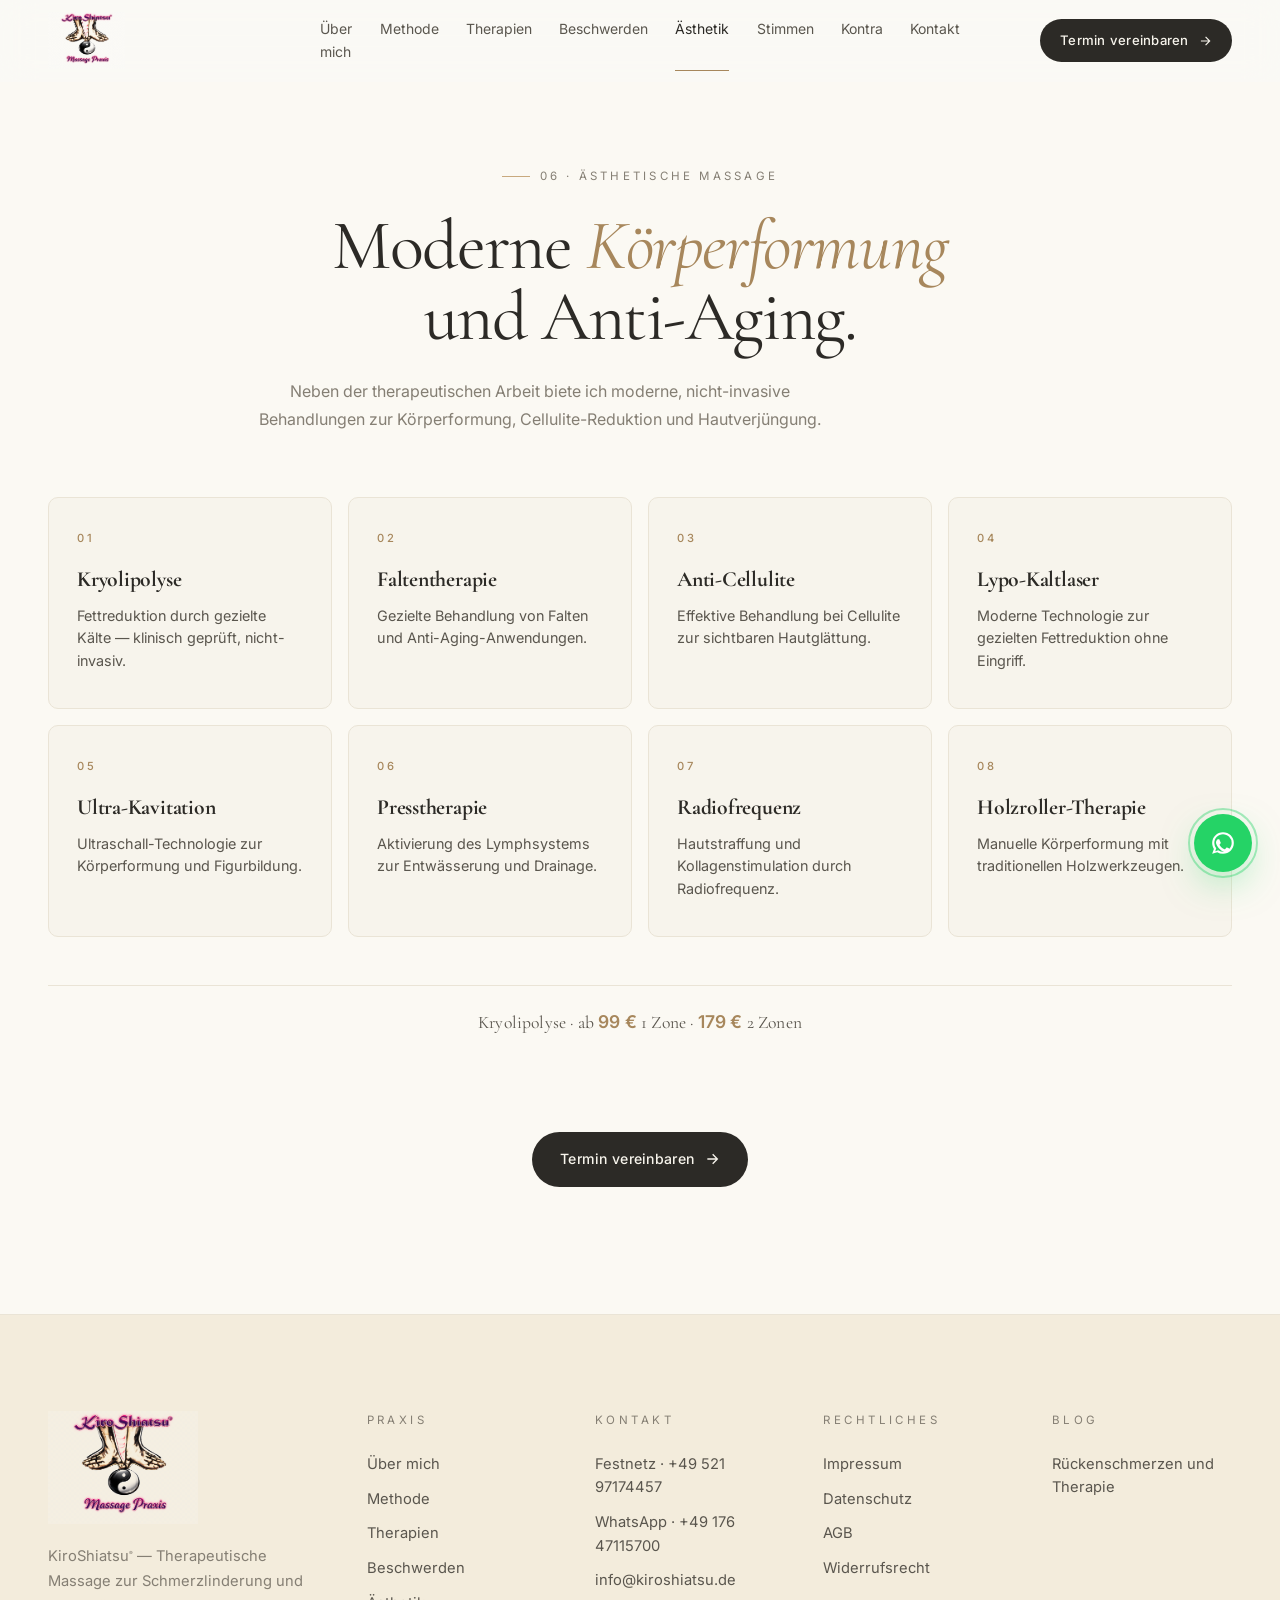
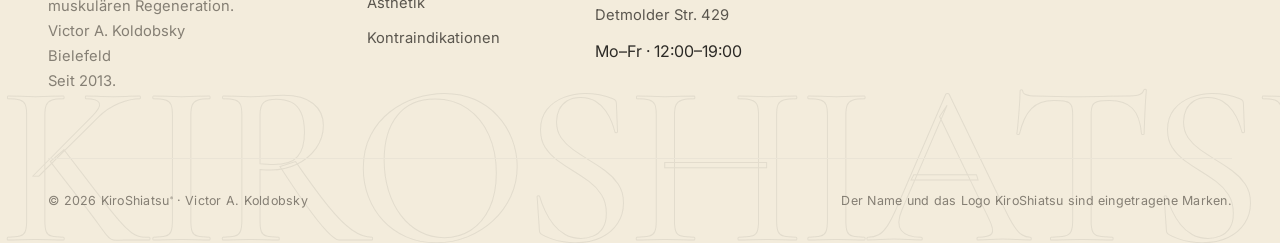
==== aesthetik.html @ c5e2013d "Add Blog section to footer in all pages Co-Authored-By: Claude Opus 4.8 (1M context) <noreply@anthro" ====
<!DOCTYPE html>
<html lang="de">
<head>
    <meta charset="UTF-8" />
    <meta name="viewport" content="width=device-width, initial-scale=1.0" />
    <meta name="description" content="Ästhetische Massage — moderne, nicht-invasive Körperformung, Cellulite-Reduktion und Hautverjüngung. Kryolipolyse, Radiofrequenz, Ultra-Kavitation und mehr." />
    <meta name="theme-color" content="#2C2A26" />
    <title>Ästhetische Massage — KiroShiatsu® · Bielefeld</title>
    <link rel="canonical" href="https://kiroshiatsu.de/aesthetik.html" />

    <link rel="icon" type="image/png" href="images/logo.png" />
    <link rel="preconnect" href="https://fonts.googleapis.com" />
    <link rel="preconnect" href="https://fonts.gstatic.com" crossorigin />
    <link href="https://fonts.googleapis.com/css2?family=Cormorant+Garamond:ital,wght@0,300;0,400;0,500;0,600;1,300;1,400&family=Inter:wght@300;400;500;600;700&display=swap" rel="stylesheet" />

    <link rel="stylesheet" href="style.css" />
    <!-- Structured data: LocalBusiness -->
    <script type="application/ld+json">
    {
      "@context": "https://schema.org",
      "@type": "LocalBusiness",
      "@id": "https://kiroshiatsu.de/#business",
      "name": "KiroShiatsu®",
      "image": "https://kiroshiatsu.de/images/logo.png",
      "description": "Therapeutische Massage zur Schmerzlinderung in Bielefeld. Spezialisierte Therapien für Rücken-, Nacken- und muskuläre Beschwerden. Victor A. Koldobsky — Diplomierter Chiromasseur seit 2013.",
      "url": "https://kiroshiatsu.de",
      "telephone": "+49-521-97174457",
      "email": "kiroshiatsu@gmail.com",
      "address": {
        "@type": "PostalAddress",
        "streetAddress": "Detmolder Str. 429",
        "addressLocality": "Bielefeld",
        "postalCode": "33605",
        "addressRegion": "Nordrhein-Westfalen",
        "addressCountry": "DE"
      },
      "priceRange": "$$",
      "areaServed": [
        {
          "@type": "City",
          "name": "Bielefeld"
        },
        {
          "@type": "Region",
          "name": "Nordrhein-Westfalen"
        }
      ],
      "openingHoursSpecification": [
        {
          "@type": "OpeningHoursSpecification",
          "dayOfWeek": ["Monday", "Tuesday", "Wednesday", "Thursday", "Friday"],
          "opens": "12:00",
          "closes": "19:00"
        }
      ],
      "sameAs": [
        "https://maps.google.com/?q=Detmolder+Str+429+33605+Bielefeld"
      ],
      "knowsAbout": [
        "Therapeutische Massage",
        "Shiatsu",
        "Sportmassage",
        "Lymphdrainage",
        "Tui Na",
        "Fußreflexzonenmassage",
        "Ohrakupunktur",
        "Schmerzbehandlung",
        "Rückenmassage",
        "Nackenmassage"
      ],
      "founder": {
        "@type": "Person",
        "name": "Victor A. Koldobsky",
        "jobTitle": "Diplomierter Chiromasseur",
        "knownFor": "KiroShiatsu® und therapeutische Massage"
      },
      "foundingDate": "2013",
      "contactPoint": {
        "@type": "ContactPoint",
        "contactType": "Customer Service",
        "telephone": "+49-521-97174457",
        "availableLanguage": ["de", "es"]
      }
    }
    </script>

</head>
<body>
    <!-- Loader -->
    <div class="loader" id="loader">
        <div class="loader-inner">
            <span class="loader-word">KIRO</span>
            <span class="loader-word">SHIATSU</span>
            <span class="loader-word">®</span>
        </div>
    </div>

    <!-- SVG filters: clean logo background -->
    <svg width="0" height="0" style="position:absolute" aria-hidden="true">
        <filter id="logo-clean" color-interpolation-filters="sRGB">
            <feColorMatrix type="matrix" values="
                1 0 0 0 0
                0 1 0 0 0
                0 0 1 0 0
                -2 -2 -2 3 0"/>
        </filter>
        <filter id="logo-soft" color-interpolation-filters="sRGB">
            <feColorMatrix type="matrix" values="
                1 0 0 0 0
                0 1 0 0 0
                0 0 1 0 0
                -0.65 -0.65 -0.65 2.1 0"/>
        </filter>
    </svg>

    <!-- Progress Bar -->
    <div class="scroll-progress" id="scrollProgress"></div>

    <!-- Navbar -->
    <header class="navbar" id="navbar">
        <div class="nav-container">
            <a href="index.html" class="nav-logo" data-magnetic aria-label="KiroShiatsu — Startseite">
                <img src="images/logo.png" alt="KiroShiatsu®" class="nav-logo-img" />
            </a>

            <nav class="nav-links" id="navLinks">
                <a href="ueber-mich.html" class="nav-link">Über mich</a>
                <a href="methode.html" class="nav-link">Methode</a>
                <a href="therapien.html" class="nav-link">Therapien</a>
                <a href="beschwerden.html" class="nav-link">Beschwerden</a>
                <a href="aesthetik.html" class="nav-link active">Ästhetik</a>
                <a href="stimmen.html" class="nav-link">Stimmen</a>
                <a href="kontra.html" class="nav-link">Kontra</a>
                <a href="kontakt.html" class="nav-link">Kontakt</a>
            </nav>

            <a href="kontakt.html" class="nav-cta" data-magnetic>
                <span>Termin vereinbaren</span>
                <svg width="14" height="14" viewBox="0 0 24 24" fill="none" stroke="currentColor" stroke-width="2">
                    <path d="M5 12h14M13 5l7 7-7 7"/>
                </svg>
            </a>

            <button class="nav-toggle" id="navToggle" aria-label="Menü">
                <span></span>
                <span></span>
            </button>
        </div>
    </header>

    <!-- Mobile menu -->
    <div class="mobile-menu" id="mobileMenu">
        <nav class="mobile-menu-links">
            <a href="ueber-mich.html">Über mich</a>
            <a href="methode.html">Methode</a>
            <a href="therapien.html">Therapien</a>
            <a href="beschwerden.html">Beschwerden</a>
            <a href="aesthetik.html">Ästhetische Massage</a>
            <a href="stimmen.html">Stimmen</a>
            <a href="kontra.html">Kontraindikationen</a>
            <a href="kontakt.html">Kontakt</a>
        </nav>
        <div class="mobile-menu-footer">
            <a href="tel:+4952197174457">Festnetz: +49 521 97174457</a>
            <a href="https://wa.me/4917647115700?text=Hallo%2C%20ich%20m%C3%B6chte%20einen%20Termin%20vereinbaren." target="_blank" rel="noopener">WhatsApp: +49 176 47115700</a>
            <a href="mailto:info@kiroshiatsu.de">info@kiroshiatsu.de</a>
        </div>
    </div>

    <main id="top">

        <!-- ÄSTHETISCHE MASSAGE -->
        <section class="section aesthetik page-top" id="aesthetik">
            <div class="container">
                <div class="aesthetik-header">
                    <span class="eyebrow reveal">06 · Ästhetische Massage</span>
                    <h2 class="section-title reveal">
                        Moderne <em>Körperformung</em><br/>und Anti-Aging.
                    </h2>
                    <p class="section-intro reveal">
                        Neben der therapeutischen Arbeit biete ich moderne,
                        nicht-invasive Behandlungen zur Körperformung,
                        Cellulite-Reduktion und Hautverjüngung.
                    </p>
                </div>

                <div class="aesthetik-grid">
                    <article class="aesthetik-card reveal-up">
                        <span class="aesthetik-num">01</span>
                        <h3>Kryolipolyse</h3>
                        <p>Fettreduktion durch gezielte Kälte — klinisch geprüft, nicht-invasiv.</p>
                    </article>
                    <article class="aesthetik-card reveal-up" style="--d:.05s">
                        <span class="aesthetik-num">02</span>
                        <h3>Faltentherapie</h3>
                        <p>Gezielte Behandlung von Falten und Anti-Aging-Anwendungen.</p>
                    </article>
                    <article class="aesthetik-card reveal-up" style="--d:.1s">
                        <span class="aesthetik-num">03</span>
                        <h3>Anti-Cellulite</h3>
                        <p>Effektive Behandlung bei Cellulite zur sichtbaren Hautglättung.</p>
                    </article>
                    <article class="aesthetik-card reveal-up" style="--d:.15s">
                        <span class="aesthetik-num">04</span>
                        <h3>Lypo-Kaltlaser</h3>
                        <p>Moderne Technologie zur gezielten Fettreduktion ohne Eingriff.</p>
                    </article>
                    <article class="aesthetik-card reveal-up" style="--d:.2s">
                        <span class="aesthetik-num">05</span>
                        <h3>Ultra-Kavitation</h3>
                        <p>Ultraschall-Technologie zur Körperformung und Figurbildung.</p>
                    </article>
                    <article class="aesthetik-card reveal-up" style="--d:.25s">
                        <span class="aesthetik-num">06</span>
                        <h3>Presstherapie</h3>
                        <p>Aktivierung des Lymphsystems zur Entwässerung und Drainage.</p>
                    </article>
                    <article class="aesthetik-card reveal-up" style="--d:.3s">
                        <span class="aesthetik-num">07</span>
                        <h3>Radiofrequenz</h3>
                        <p>Hautstraffung und Kollagenstimulation durch Radiofrequenz.</p>
                    </article>
                    <article class="aesthetik-card reveal-up" style="--d:.35s">
                        <span class="aesthetik-num">08</span>
                        <h3>Holzroller-Therapie</h3>
                        <p>Manuelle Körperformung mit traditionellen Holzwerkzeugen.</p>
                    </article>
                </div>

                <div class="aesthetik-price reveal">
                    <span>Kryolipolyse · ab <strong>99 €</strong> 1 Zone · <strong>179 €</strong> 2 Zonen</span>
                </div>

                <div class="page-cta reveal">
                    <a href="kontakt.html" class="btn btn-primary" data-magnetic>
                        <span>Termin vereinbaren</span>
                        <svg width="16" height="16" viewBox="0 0 24 24" fill="none" stroke="currentColor" stroke-width="2"><path d="M5 12h14M13 5l7 7-7 7"/></svg>
                    </a>
                </div>
            </div>
        </section>
    </main>

    <!-- FOOTER -->
    <footer class="footer">
        <div class="container">
            <div class="footer-top">
                <div class="footer-brand">
                    <img src="images/logo.png" alt="KiroShiatsu® Massagepraxis" class="footer-logo-img" />
                    <p>
                        KiroShiatsu<sup class="reg">®</sup> — Therapeutische Massage zur
                        Schmerzlinderung und muskulären Regeneration.<br/>
                        Victor A. Koldobsky<br/>Bielefeld<br/>Seit 2013.
                    </p>
                </div>

                <div class="footer-col">
                    <span class="footer-label">Praxis</span>
                    <a href="ueber-mich.html">Über mich</a>
                    <a href="methode.html">Methode</a>
                    <a href="therapien.html">Therapien</a>
                    <a href="beschwerden.html">Beschwerden</a>
                    <a href="aesthetik.html">Ästhetik</a>
                    <a href="kontra.html">Kontraindikationen</a>
                </div>

                <div class="footer-col">
                    <span class="footer-label">Kontakt</span>
                    <a href="tel:+4952197174457">Festnetz · +49 521 97174457</a>
                    <a href="https://wa.me/4917647115700?text=Hallo%2C%20ich%20m%C3%B6chte%20einen%20Termin%20vereinbaren." target="_blank" rel="noopener">WhatsApp · +49 176 47115700</a>
                    <a href="mailto:info@kiroshiatsu.de">info@kiroshiatsu.de</a>
                    <a href="https://maps.google.com/?q=Detmolder+Str+429+33605+Bielefeld" target="_blank" rel="noopener">Detmolder Str. 429</a>
                    <span>Mo–Fr · 12:00–19:00</span>
                </div>

                <div class="footer-col">
                    <span class="footer-label">Rechtliches</span>
                    <a href="impressum.html">Impressum</a>
                    <a href="datenschutz.html">Datenschutz</a>
                    <a href="agb.html">AGB</a>
                    <a href="widerrufsrecht.html">Widerrufsrecht</a>
                </div>

                <div class="footer-col">
                    <span class="footer-label">Blog</span>
                    <a href="blog/rueckenschmerzen-therapie.html">Rückenschmerzen und Therapie</a>
                </div>
            </div>

            <div class="footer-bottom">
                <span>© <span id="year"></span> KiroShiatsu<sup class="reg">®</sup> · Victor A. Koldobsky</span>
                <span class="footer-made">Der Name und das Logo KiroShiatsu sind eingetragene Marken.</span>
            </div>
        </div>

        <div class="footer-bigmark" aria-hidden="true">KIROSHIATSU</div>
    </footer>

    <!-- Floating WhatsApp -->
    <a href="https://wa.me/4917647115700?text=Hallo%2C%20ich%20m%C3%B6chte%20einen%20Termin%20vereinbaren." class="wa-float" target="_blank" rel="noopener" aria-label="WhatsApp" data-magnetic>
        <svg viewBox="0 0 32 32" fill="currentColor" width="26" height="26">
            <path d="M16.004 2.667C8.643 2.667 2.671 8.64 2.671 16c0 2.67.78 5.155 2.116 7.25L2.667 29.333l6.24-2.073a13.25 13.25 0 0 0 7.097 2.073h.006c7.36 0 13.333-5.972 13.333-13.333 0-3.563-1.387-6.91-3.905-9.427a13.237 13.237 0 0 0-9.434-3.906Zm0 2.666c2.849 0 5.525 1.11 7.542 3.126A10.604 10.604 0 0 1 26.671 16c0 5.889-4.782 10.667-10.667 10.667h-.005a10.593 10.593 0 0 1-5.422-1.485l-.389-.231-3.704 1.228 1.238-3.613-.252-.402A10.604 10.604 0 0 1 5.337 16c0-5.889 4.779-10.667 10.667-10.667Zm-5.98 6.027c-.287 0-.75.106-1.144.534-.394.427-1.504 1.47-1.504 3.587s1.543 4.16 1.757 4.448c.213.288 2.999 4.8 7.386 6.538 3.643 1.444 4.385 1.158 5.178 1.086.793-.07 2.554-1.042 2.915-2.05.36-1.008.36-1.873.252-2.052-.107-.178-.395-.285-.827-.498-.433-.213-2.555-1.262-2.953-1.405-.397-.143-.688-.214-.977.215-.29.427-1.12 1.403-1.374 1.692-.254.29-.507.325-.94.113-.433-.214-1.827-.674-3.482-2.147-1.287-1.146-2.156-2.56-2.41-2.99-.253-.427-.026-.658.188-.87.194-.191.432-.498.648-.747.216-.25.287-.427.432-.712.143-.285.07-.534-.035-.747-.107-.213-.94-2.337-1.32-3.192-.338-.77-.687-.672-.94-.683l-.792-.014Z"/>
        </svg>
        <span class="wa-tooltip">Schreiben Sie uns</span>
    </a>

    <script src="script.js"></script>
</body>
</html>
---- style.css ----
/* =========================================================
   KIROSHIATSU — Premium Landing
   Author: Studio — Color system, typography, motion
   ========================================================= */

/* ---- Tokens · Wellness Minimal ---- */
:root {
    /* Palette — zen, natural, serene */
    --ink:          #2C2A26;      /* warm charcoal, never pure black */
    --ink-80:       #3D3A34;
    --ink-60:       #5A564E;
    --muted:        #857F74;
    --line:         #EAE4D6;
    --bg:           #F7F4EC;      /* warm off-cream base */
    --bg-alt:       #F0EBDD;
    --bg-soft:      #FBF9F3;
    --bg-deep:      #E8E1D0;      /* light sage-cream (no dark sections) */
    --cream:        #F3ECDC;
    --gold:         #C8A97E;
    --gold-deep:    #A7875C;
    --sage:         #9DAE96;      /* softer sage */
    --sage-deep:    #6B8164;
    --sage-mist:    #DCE4D7;

    /* Type */
    --f-serif:      "Cormorant Garamond", "Times New Roman", serif;
    --f-sans:       "Inter", -apple-system, BlinkMacSystemFont, "Helvetica Neue", sans-serif;

    /* Spacing */
    --sp-1: .25rem; --sp-2: .5rem; --sp-3: .75rem; --sp-4: 1rem;
    --sp-5: 1.5rem; --sp-6: 2rem; --sp-7: 3rem; --sp-8: 4rem;
    --sp-9: 6rem; --sp-10: 8rem;

    /* Radii */
    --r-sm: 4px; --r-md: 10px; --r-lg: 18px; --r-xl: 28px;

    /* Transitions */
    --ease:        cubic-bezier(.2,.8,.2,1);
    --ease-out:    cubic-bezier(.16,1,.3,1);
    --t-fast:      .25s;
    --t-med:       .45s;
    --t-slow:      .8s;

    /* Sizes */
    --maxw: 1280px;
    --nav-h: 82px;
}

* { box-sizing: border-box; margin: 0; padding: 0; }

html { scroll-behavior: smooth; -webkit-font-smoothing: antialiased; }

body {
    font-family: var(--f-sans);
    font-weight: 400;
    font-size: 16px;
    line-height: 1.6;
    color: var(--ink);
    background: var(--bg);
    overflow-x: hidden;
    -webkit-tap-highlight-color: transparent;
}

img, svg { max-width: 100%; display: block; }
a { color: inherit; text-decoration: none; }
button { font: inherit; cursor: pointer; background: none; border: none; color: inherit; }
ul { list-style: none; }
em { font-style: italic; font-family: var(--f-serif); font-weight: 400; }

::selection { background: var(--ink); color: var(--bg); }

/* ---- Container ---- */
.container {
    width: 100%;
    max-width: var(--maxw);
    margin: 0 auto;
    padding: 0 clamp(1.25rem, 4vw, 3rem);
}

.section {
    padding: clamp(4rem, 10vw, 9rem) 0;
    position: relative;
}
/* Inner pages: clear the fixed navbar on the first section */
.page-top { padding-top: calc(var(--nav-h) + clamp(2rem, 6vw, 5rem)); }
.page-cta { display: flex; justify-content: center; margin-top: clamp(2.5rem, 6vw, 4.5rem); }

/* ---- Typography ---- */
.section-title {
    font-family: var(--f-serif);
    font-weight: 400;
    font-size: clamp(2.25rem, 5.5vw, 4.8rem);
    line-height: 1.02;
    letter-spacing: -0.02em;
    color: var(--ink);
    margin-bottom: 1.5rem;
}
.section-title em { font-style: italic; color: var(--gold-deep); }

.eyebrow {
    display: inline-flex; align-items: center; gap: .6rem;
    font-family: var(--f-sans);
    font-size: .72rem;
    text-transform: uppercase;
    letter-spacing: .28em;
    color: var(--muted);
    margin-bottom: 1.5rem;
}
.eyebrow::before {
    content:""; width: 28px; height: 1px; background: var(--gold);
}

.lead {
    font-family: var(--f-serif);
    font-weight: 300;
    font-size: clamp(1.2rem, 1.7vw, 1.55rem);
    line-height: 1.55;
    color: var(--ink-60);
    margin-bottom: 1.25rem;
    max-width: 52ch;
}
.body { color: var(--muted); max-width: 56ch; line-height: 1.75; }

.section-intro {
    font-size: clamp(1rem, 1.2vw, 1.1rem);
    color: var(--muted);
    max-width: 58ch;
    line-height: 1.75;
    margin-top: 1rem;
}

/* =========================================================
   LOADER
   ========================================================= */
.loader {
    position: fixed; inset: 0;
    background: var(--bg-soft);
    color: var(--ink);
    display: flex; align-items: center; justify-content: center;
    z-index: 9999;
    transition: opacity .6s var(--ease), visibility .6s var(--ease);
}
.loader.done { opacity: 0; visibility: hidden; }
.loader-inner {
    display: flex; gap: .8rem;
    font-family: var(--f-serif);
    font-size: clamp(2.5rem, 6vw, 5rem);
    font-weight: 400;
    letter-spacing: -0.02em;
}
.loader-word {
    opacity: 0; transform: translateY(30px);
    animation: loader-in .7s var(--ease-out) forwards;
}
.loader-word:nth-child(2){ animation-delay: .15s; }
.loader-word:nth-child(3){
    animation-delay: .3s;
    font-style: italic; color: var(--sage-deep);
    font-size: .45em;
    align-self: flex-start;
    margin-left: -.4rem;
}
@keyframes loader-in {
    to { opacity: 1; transform: translateY(0); }
}

/* =========================================================
   SCROLL PROGRESS
   ========================================================= */
.scroll-progress {
    position: fixed; top: 0; left: 0;
    height: 2px; width: 0%;
    background: linear-gradient(90deg, var(--gold), var(--gold-deep));
    z-index: 1000;
    transition: width .1s linear;
}

/* =========================================================
   NAVBAR
   ========================================================= */
.navbar {
    position: fixed; top: 0; left: 0; right: 0;
    height: var(--nav-h);
    z-index: 900;
    backdrop-filter: blur(16px) saturate(140%);
    -webkit-backdrop-filter: blur(16px) saturate(140%);
    background: rgba(250, 250, 247, 0.7);
    border-bottom: 1px solid transparent;
    transition: all .4s var(--ease);
}
.navbar.scrolled {
    background: rgba(250, 250, 247, 0.92);
    border-bottom-color: var(--line);
    height: 70px;
}
.nav-container {
    height: 100%;
    max-width: var(--maxw);
    margin: 0 auto;
    padding: 0 clamp(1.25rem, 4vw, 3rem);
    display: flex; align-items: center; justify-content: space-between;
    gap: 2rem;
}

.nav-logo {
    display: inline-flex; align-items: center;
    height: 58px;
    transition: transform var(--t-fast) var(--ease);
}
.nav-logo:hover { transform: scale(1.05); }
.nav-logo-img {
    height: 100%;
    width: auto;
    max-height: 58px;
    object-fit: contain;
    filter: url(#logo-soft);
    image-rendering: -webkit-optimize-contrast;
    image-rendering: crisp-edges;
}
@media (max-width: 900px) {
    .nav-logo { height: 46px; }
    .nav-logo-img { max-height: 46px; }
}

.nav-links {
    display: flex; gap: 1.7rem;
    position: absolute; left: 50%; transform: translateX(-50%);
}
@media (max-width: 1200px) {
    .nav-links { gap: 1.2rem; }
    .nav-link { font-size: .82rem; }
}
.nav-link {
    font-size: .875rem;
    font-weight: 400;
    color: var(--ink-60);
    position: relative;
    padding: .5rem 0;
    transition: color .25s var(--ease);
}
.nav-link::after {
    content:""; position: absolute; left: 0; bottom: 0;
    width: 0; height: 1px; background: var(--gold-deep);
    transition: width .35s var(--ease);
}
.nav-link:hover { color: var(--ink); }
.nav-link:hover::after { width: 100%; }
.nav-link.active { color: var(--ink); }
.nav-link.active::after { width: 100%; }

.nav-cta {
    display: inline-flex; align-items: center; gap: .55rem;
    padding: .7rem 1.25rem;
    background: var(--ink);
    color: var(--bg);
    border-radius: 100px;
    font-size: .82rem;
    font-weight: 500;
    letter-spacing: .02em;
    transition: transform .3s var(--ease-out), background .3s var(--ease);
    will-change: transform;
}
.nav-cta:hover { background: var(--gold-deep); }
.nav-cta svg { transition: transform .3s var(--ease-out); }
.nav-cta:hover svg { transform: translateX(3px); }

.nav-toggle {
    display: none;
    width: 42px; height: 42px;
    flex-direction: column; justify-content: center; align-items: center;
    gap: 5px;
}
.nav-toggle span {
    display: block; width: 22px; height: 1.5px;
    background: var(--ink);
    transition: transform .35s var(--ease), opacity .2s;
}
.nav-toggle.open span:nth-child(1) { transform: translateY(3px) rotate(45deg); }
.nav-toggle.open span:nth-child(2) { transform: translateY(-4px) rotate(-45deg); }

/* Mobile menu */
.mobile-menu {
    position: fixed; inset: 0;
    background: var(--bg);
    z-index: 890;
    transform: translateY(-100%);
    transition: transform .6s var(--ease-out), visibility 0s linear .6s;
    padding: calc(var(--nav-h) + 2rem) 2rem 2rem;
    display: flex; flex-direction: column; justify-content: space-between;
    visibility: hidden;
    pointer-events: none;
    overflow: hidden;
}
.mobile-menu.open {
    transform: translateY(0);
    visibility: visible;
    pointer-events: auto;
    transition: transform .6s var(--ease-out), visibility 0s linear 0s;
}
@media (min-width: 901px) {
    .mobile-menu { display: none !important; }
}
.mobile-menu-links {
    display: flex; flex-direction: column;
    gap: .5rem;
}
.mobile-menu-links a {
    font-family: var(--f-serif);
    font-size: clamp(2rem, 8vw, 3rem);
    font-weight: 400;
    padding: .5rem 0;
    color: var(--ink);
    border-bottom: 1px solid var(--line);
    opacity: 0; transform: translateY(20px);
    transition: opacity .4s var(--ease), transform .4s var(--ease);
}
.mobile-menu.open .mobile-menu-links a { opacity: 1; transform: translateY(0); }
.mobile-menu.open .mobile-menu-links a:nth-child(1) { transition-delay: .15s; }
.mobile-menu.open .mobile-menu-links a:nth-child(2) { transition-delay: .2s; }
.mobile-menu.open .mobile-menu-links a:nth-child(3) { transition-delay: .25s; }
.mobile-menu.open .mobile-menu-links a:nth-child(4) { transition-delay: .3s; }
.mobile-menu.open .mobile-menu-links a:nth-child(5) { transition-delay: .35s; }
.mobile-menu.open .mobile-menu-links a:nth-child(6) { transition-delay: .4s; }
.mobile-menu-footer {
    display: flex; flex-direction: column; gap: .25rem;
    color: var(--muted); font-size: .9rem;
    padding-bottom: 2rem;
}

/* =========================================================
   HERO
   ========================================================= */
.hero {
    min-height: 100vh;
    min-height: 100svh;
    padding: calc(var(--nav-h) + 2rem) 0 3rem;
    position: relative;
    display: flex; align-items: center;
    overflow: hidden;
}

.hero-bg {
    position: absolute; inset: 0;
    z-index: 0;
    overflow: hidden;
}
.hero-gradient {
    position: absolute; inset: -20%;
    background:
        radial-gradient(circle at 20% 20%, rgba(200,169,126,0.22) 0%, transparent 40%),
        radial-gradient(circle at 80% 80%, rgba(139,157,131,0.18) 0%, transparent 45%),
        linear-gradient(135deg, var(--bg) 0%, var(--cream) 60%, var(--bg-alt) 100%);
    animation: drift 30s ease-in-out infinite alternate;
}
@keyframes drift {
    0%   { transform: translate(0,0) scale(1); }
    100% { transform: translate(-3%,2%) scale(1.04); }
}
.hero-grain {
    position: absolute; inset: 0;
    background-image: url("data:image/svg+xml;utf8,<svg xmlns='http://www.w3.org/2000/svg' width='200' height='200'><filter id='n'><feTurbulence type='fractalNoise' baseFrequency='0.9' numOctaves='3' stitchTiles='stitch'/></filter><rect width='100%25' height='100%25' filter='url(%23n)' opacity='0.5'/></svg>");
    opacity: .05;
    mix-blend-mode: multiply;
    pointer-events: none;
}

.hero-content {
    position: relative;
    z-index: 2;
    width: 100%;
    max-width: var(--maxw);
    margin: 0 auto;
    padding: 0 clamp(1.25rem, 4vw, 3rem);
}

.hero-tagline {
    display: inline-flex; align-items: center; gap: .9rem;
    font-size: .75rem;
    text-transform: uppercase;
    letter-spacing: .3em;
    color: var(--ink-60);
    margin-bottom: 2rem;
    padding: .5rem 1rem;
    border: 1px solid var(--line);
    border-radius: 100px;
    background: rgba(255,255,255,.45);
    backdrop-filter: blur(10px);
}
.tag-line { width: 6px; height: 6px; border-radius: 50%; background: var(--sage); box-shadow: 0 0 0 3px rgba(139,157,131,.22); animation: pulse 2s ease-in-out infinite; }
@keyframes pulse {
    0%,100% { opacity: 1; box-shadow: 0 0 0 3px rgba(139,157,131,.22); }
    50%     { opacity: .7; box-shadow: 0 0 0 6px rgba(139,157,131,.05); }
}

.hero-title {
    font-family: var(--f-serif);
    font-weight: 400;
    font-size: clamp(2.4rem, 7.5vw, 7rem);
    line-height: 1;
    letter-spacing: -0.03em;
    color: var(--ink);
    margin-bottom: 2.5rem;
}
.hero-title .line {
    display: block;
    overflow: hidden;
    padding-bottom: .3em;
    margin-bottom: -.3em;
}
.hero-title .line > span {
    display: inline-block;
    transform: translateY(110%);
    transition: transform 1s var(--ease-out);
}
.hero-title .line.in > span { transform: translateY(0); }
.hero-title em { color: var(--gold-deep); }

.hero-subtitle {
    font-family: var(--f-sans);
    font-size: clamp(1rem, 1.35vw, 1.2rem);
    line-height: 1.7;
    color: var(--ink-60);
    max-width: 46ch;
    margin-bottom: 3rem;
    font-weight: 300;
}

.hero-actions {
    display: flex; flex-wrap: wrap; gap: 1rem;
    margin-bottom: 4rem;
}

.hero-stats {
    display: flex; align-items: center; gap: clamp(1rem,3vw,3rem);
    flex-wrap: wrap;
}
.stat {
    display: flex; flex-direction: column;
}
.stat-num {
    font-family: var(--f-serif);
    font-size: clamp(2rem, 4vw, 3rem);
    font-weight: 500;
    color: var(--ink);
    line-height: 1;
    display: inline;
}
.stat-plus {
    font-family: var(--f-serif);
    font-size: clamp(2rem, 4vw, 3rem);
    font-weight: 500;
    color: var(--gold-deep);
    vertical-align: top;
}
.stat-label {
    font-size: .78rem;
    color: var(--muted);
    text-transform: uppercase;
    letter-spacing: .15em;
    margin-top: .5rem;
}
.stat-sep { width: 1px; height: 48px; background: var(--line); }

.hero-scroll {
    position: absolute; bottom: 2rem; left: 50%;
    transform: translateX(-50%);
    display: flex; flex-direction: column; align-items: center; gap: .6rem;
    font-size: .7rem;
    letter-spacing: .3em;
    text-transform: uppercase;
    color: var(--muted);
    z-index: 3;
}
.scroll-line {
    width: 1px; height: 50px;
    background: linear-gradient(to bottom, var(--ink), transparent);
    position: relative;
    overflow: hidden;
}
.scroll-line::after {
    content:""; position: absolute; top: -50%; left: 0;
    width: 100%; height: 50%;
    background: linear-gradient(to bottom, transparent, var(--gold-deep));
    animation: scrollDown 2.2s ease-in-out infinite;
}
@keyframes scrollDown {
    0%   { top: -50%; }
    100% { top: 100%; }
}

.hero-sidemark {
    position: absolute;
    right: 1.5rem; bottom: 50%;
    transform: rotate(90deg) translateX(50%);
    transform-origin: right bottom;
    font-size: .7rem;
    letter-spacing: .35em;
    text-transform: uppercase;
    color: var(--muted);
    z-index: 3;
}

/* =========================================================
   BUTTONS
   ========================================================= */
.btn {
    display: inline-flex; align-items: center; gap: .65rem;
    padding: 1rem 1.75rem;
    border-radius: 100px;
    font-size: .88rem;
    font-weight: 500;
    letter-spacing: .02em;
    transition: transform .3s var(--ease), background .3s var(--ease), color .3s var(--ease), border-color .3s var(--ease);
    position: relative;
    overflow: hidden;
    will-change: transform;
}
.btn svg { transition: transform .3s var(--ease-out); position: relative; z-index: 2; }
.btn span { position: relative; z-index: 2; }

.btn-primary {
    background: var(--ink);
    color: var(--bg);
}
.btn-primary::before {
    content:""; position: absolute; inset: 0;
    background: var(--gold-deep);
    transform: translateY(100%);
    transition: transform .45s var(--ease-out);
}
.btn-primary:hover::before { transform: translateY(0); }
.btn-primary:hover svg { transform: translateX(4px); }

.btn-ghost {
    background: transparent;
    color: var(--ink);
    border: 1px solid var(--ink);
}
.btn-ghost:hover {
    background: var(--ink);
    color: var(--bg);
}
.btn-ghost:hover svg { transform: translateX(4px); }

.btn-full { width: 100%; justify-content: center; padding: 1.15rem 1.75rem; }

/* =========================================================
   MARQUEE
   ========================================================= */
.marquee {
    padding: 2rem 0;
    background: var(--bg-soft);
    color: var(--ink-60);
    overflow: hidden;
    border-top: 1px solid var(--line);
    border-bottom: 1px solid var(--line);
}
.marquee-track {
    display: flex; align-items: center; gap: 3rem;
    white-space: nowrap;
    animation: marquee 40s linear infinite;
    font-family: var(--f-serif);
    font-size: clamp(1.75rem, 3vw, 2.5rem);
    font-weight: 300;
    letter-spacing: -.01em;
    will-change: transform;
    transform: translateZ(0);
    backface-visibility: hidden;
}
@media (max-width: 900px) {
    .marquee { padding: 1.4rem 0; }
    .marquee-track { gap: 1.75rem; animation-duration: 22s; }
}
.marquee-track em {
    color: var(--gold-deep);
    font-size: .7em;
    font-style: normal;
}
@keyframes marquee {
    to { transform: translateX(-50%); }
}

/* =========================================================
   ABOUT
   ========================================================= */
.grid-split {
    display: grid;
    grid-template-columns: 1fr 1.15fr;
    gap: clamp(2rem, 6vw, 6rem);
    align-items: center;
}

/* Visual Frame */
.visual-frame {
    position: relative;
    aspect-ratio: 4 / 5;
    background:
        linear-gradient(145deg, var(--cream), var(--bg-alt));
    border-radius: var(--r-xl);
    overflow: hidden;
    box-shadow: 0 30px 80px -30px rgba(10,10,10,.25);
}
.visual-inner {
    position: absolute; inset: 0;
    display: flex; align-items: center; justify-content: center;
}
.portrait-placeholder {
    position: relative;
    width: 60%; aspect-ratio: 1;
    display: flex; align-items: center; justify-content: center;
}
.portrait-initials {
    font-family: var(--f-serif);
    font-size: clamp(4rem, 9vw, 7rem);
    font-weight: 500;
    color: var(--ink);
    z-index: 2;
}
.portrait-ring {
    position: absolute; inset: 0;
    border: 1px solid var(--gold);
    border-radius: 50%;
    animation: ringRotate 24s linear infinite;
}
.portrait-ring.ring-2 {
    inset: -10%;
    border-color: var(--sage);
    border-style: dashed;
    animation-duration: 50s;
    animation-direction: reverse;
}
@keyframes ringRotate {
    to { transform: rotate(360deg); }
}
.visual-caption {
    position: absolute; bottom: 1.5rem; left: 1.5rem; right: 1.5rem;
    padding: 1rem 1.25rem;
    background: rgba(251,249,243,.92);
    color: var(--ink);
    backdrop-filter: blur(10px);
    border-radius: var(--r-md);
    border: 1px solid rgba(234,228,214,.8);
    display: flex; justify-content: space-between; align-items: baseline;
}
.visual-caption span { font-family: var(--f-serif); font-size: 1.15rem; }
.visual-caption small { font-size: .72rem; letter-spacing: .15em; text-transform: uppercase; color: var(--muted); }

.col-text { display: flex; flex-direction: column; }

.about-facts {
    display: flex; flex-direction: column; gap: 1.25rem;
    margin: 2.25rem 0;
    padding: 2rem 0;
    border-top: 1px solid var(--line);
    border-bottom: 1px solid var(--line);
}
.about-facts li {
    display: grid;
    grid-template-columns: 80px 1fr;
    align-items: baseline;
    gap: 1rem;
}
.fact-num {
    font-family: var(--f-serif);
    font-size: 2rem;
    color: var(--gold-deep);
    font-weight: 400;
}
.fact-label {
    color: var(--ink-60);
    font-size: .95rem;
    line-height: 1.5;
}

.signature {
    display: flex; flex-direction: column;
    margin-top: 1rem;
}
.sig-text {
    font-family: var(--f-serif);
    font-style: italic;
    font-size: 2rem;
    color: var(--ink);
}
.signature small {
    font-size: .72rem;
    letter-spacing: .25em;
    text-transform: uppercase;
    color: var(--muted);
    margin-top: .25rem;
}

/* =========================================================
   METHOD
   ========================================================= */
.method {
    background: var(--bg-soft);
    position: relative;
}
.method::before {
    content:""; position: absolute; top: 0; left: 0; right: 0; height: 1px;
    background: linear-gradient(90deg, transparent, var(--line), transparent);
}

.method-header {
    text-align: center;
    max-width: 760px;
    margin: 0 auto 5rem;
}
.method-header .eyebrow { justify-content: center; }
.method-header .eyebrow::before { margin-right: 0; }

.method-grid {
    display: grid;
    grid-template-columns: repeat(4, 1fr);
    gap: 0;
    border-top: 1px solid var(--line);
    border-bottom: 1px solid var(--line);
}
.method-grid-3 {
    grid-template-columns: repeat(3, 1fr);
}
.method-card {
    padding: 2.25rem 2rem 3rem;
    border-right: 1px solid var(--line);
    position: relative;
    background: transparent;
    transition: background .5s var(--ease);
}
.method-card:last-child { border-right: none; }

.method-card:hover { background: var(--cream); }

.method-step {
    font-family: var(--f-serif);
    font-style: italic;
    font-size: 1.1rem;
    color: var(--gold-deep);
    display: block;
    margin-bottom: 2rem;
    letter-spacing: .1em;
}
.method-card h3 {
    font-family: var(--f-serif);
    font-size: clamp(1rem, 1.3vw, 1.25rem);
    font-weight: 400;
    color: var(--ink);
    margin-bottom: 1rem;
    letter-spacing: -.015em;
    white-space: nowrap;
}
.method-card p {
    color: var(--muted);
    font-size: .92rem;
    line-height: 1.7;
}
.method-line {
    position: absolute;
    bottom: 0; left: 0;
    height: 2px;
    width: 0%;
    background: var(--ink);
    transition: width .6s var(--ease-out);
}
.method-card:hover .method-line { width: 100%; }

/* =========================================================
   SERVICES
   ========================================================= */
.services-header {
    max-width: 720px;
    margin-bottom: 5rem;
}

.services-grid {
    display: grid;
    grid-template-columns: repeat(3, 1fr);
    gap: 1.5rem;
}

.service-card {
    padding: 2.5rem 2rem 2rem;
    background: var(--bg);
    border: 1px solid var(--line);
    border-radius: var(--r-lg);
    position: relative;
    overflow: hidden;
    transition: transform .5s var(--ease-out), box-shadow .5s var(--ease), border-color .4s;
    will-change: transform;
    transform-style: preserve-3d;
}
.service-card::before {
    content:""; position: absolute; inset: 0;
    background: linear-gradient(145deg, var(--cream), transparent 50%);
    opacity: 0;
    transition: opacity .5s var(--ease);
    pointer-events: none;
}
.service-card:hover {
    border-color: var(--gold);
    box-shadow: 0 25px 60px -25px rgba(10,10,10,.2);
}
.service-card:hover::before { opacity: 1; }

.service-icon {
    width: 56px; height: 56px;
    border-radius: 50%;
    border: 1px solid var(--line);
    display: flex; align-items: center; justify-content: center;
    margin-bottom: 2rem;
    color: var(--gold-deep);
    transition: transform .5s var(--ease-out), background .4s, border-color .4s;
}
.service-icon svg { width: 26px; height: 26px; }
.service-card:hover .service-icon {
    transform: rotate(12deg) scale(1.1);
    background: var(--ink);
    color: var(--gold);
    border-color: var(--ink);
}

.service-meta {
    display: flex; justify-content: space-between;
    font-size: .7rem;
    letter-spacing: .25em;
    text-transform: uppercase;
    color: var(--muted);
    margin-bottom: .75rem;
}
.service-card h3 {
    font-family: var(--f-serif);
    font-size: 1.75rem;
    font-weight: 400;
    color: var(--ink);
    margin-bottom: 1rem;
    letter-spacing: -.01em;
}
.service-card p {
    color: var(--muted);
    font-size: .94rem;
    line-height: 1.7;
    margin-bottom: 2rem;
    position: relative; z-index: 1;
}
.price-line {
    display: block;
    margin-top: .75rem;
    color: var(--gold-deep);
    font-family: var(--f-serif);
    font-style: italic;
    font-size: 1rem;
}

.service-arrow {
    width: 40px; height: 40px;
    border-radius: 50%;
    background: transparent;
    border: 1px solid var(--line);
    display: flex; align-items: center; justify-content: center;
    color: var(--ink);
    transition: background .4s var(--ease), color .4s, border-color .4s, transform .4s var(--ease-out);
    position: relative; z-index: 1;
}
.service-card:hover .service-arrow {
    background: var(--ink);
    color: var(--bg);
    border-color: var(--ink);
    transform: rotate(-45deg);
}

.services-footer {
    margin-top: 4rem;
    padding: 3rem;
    background: var(--sage-mist);
    color: var(--ink);
    border-radius: var(--r-xl);
    display: flex; justify-content: space-between; align-items: center;
    gap: 2rem;
    flex-wrap: wrap;
    border: 1px solid var(--line);
}
.services-footer p {
    font-family: var(--f-serif);
    font-size: 1.3rem;
    max-width: 65ch;
    line-height: 1.5;
    color: var(--ink-60);
}
.services-footer .btn-ghost {
    color: var(--ink);
    border-color: var(--ink-60);
}
.services-footer .btn-ghost:hover {
    background: var(--ink);
    color: var(--bg-soft);
    border-color: var(--ink);
}

/* =========================================================
   BENEFITS
   ========================================================= */
.benefits {
    background: var(--bg-soft);
    color: var(--ink);
    position: relative;
    overflow: hidden;
}
.benefits::before {
    content:""; position: absolute; inset: 0;
    background:
        radial-gradient(circle at 10% 0%, rgba(200,169,126,.12) 0%, transparent 50%),
        radial-gradient(circle at 90% 100%, rgba(157,174,150,.14) 0%, transparent 50%);
    pointer-events: none;
}
.benefits .container { position: relative; z-index: 1; }

.benefits-header {
    margin-bottom: 5rem;
    max-width: 680px;
}

.benefits-grid {
    display: grid;
    grid-template-columns: repeat(3, 1fr);
    gap: 0;
    border-top: 1px solid var(--line);
}

.benefit {
    padding: 3rem 2.5rem;
    border-bottom: 1px solid var(--line);
    border-right: 1px solid var(--line);
    position: relative;
    transition: background .5s var(--ease);
}
.benefit:nth-child(3n) { border-right: none; }
.benefit:nth-last-child(-n+3) { border-bottom: none; }

.benefit:hover { background: var(--cream); }

.benefit-num {
    font-family: var(--f-serif);
    font-style: italic;
    font-size: 1rem;
    color: var(--gold-deep);
    margin-bottom: 2rem;
    letter-spacing: .1em;
}
.benefit h3 {
    font-family: var(--f-serif);
    font-size: 1.8rem;
    font-weight: 400;
    margin-bottom: 1rem;
    color: var(--ink);
    letter-spacing: -.01em;
    transition: transform .5s var(--ease-out);
}
.benefit:hover h3 { transform: translateX(6px); color: var(--sage-deep); }
.benefit p {
    color: var(--muted);
    font-size: .94rem;
    line-height: 1.75;
}

/* =========================================================
   TESTIMONIALS
   ========================================================= */
.test-header {
    max-width: 640px;
    margin-bottom: 4.5rem;
}

.test-grid {
    display: grid;
    grid-template-columns: repeat(3, 1fr);
    gap: 1.5rem;
    margin-bottom: 5rem;
}

.test-card {
    padding: 2.5rem;
    background: var(--bg);
    border: 1px solid var(--line);
    border-radius: var(--r-lg);
    display: flex; flex-direction: column;
    position: relative;
    transition: transform .5s var(--ease-out), box-shadow .5s var(--ease);
}
.test-card::before {
    content:"“";
    position: absolute;
    top: .5rem; right: 1.5rem;
    font-family: var(--f-serif);
    font-size: 7rem;
    color: var(--gold);
    opacity: .15;
    line-height: 1;
    pointer-events: none;
}
.test-card:hover {
    transform: translateY(-6px);
    box-shadow: 0 25px 60px -25px rgba(10,10,10,.25);
}

.test-stars {
    color: var(--gold-deep);
    letter-spacing: .2em;
    font-size: .95rem;
    margin-bottom: 1.5rem;
}

.test-card blockquote {
    font-family: var(--f-serif);
    font-size: 1.2rem;
    line-height: 1.55;
    color: var(--ink);
    font-weight: 400;
    flex: 1;
    margin-bottom: 2rem;
    position: relative; z-index: 1;
}

.test-card figcaption {
    display: flex; flex-direction: column;
    padding-top: 1.25rem;
    border-top: 1px solid var(--line);
}
.test-card figcaption strong {
    font-weight: 500;
    color: var(--ink);
    font-size: .95rem;
    margin-bottom: .25rem;
}
.test-card figcaption span {
    font-size: .78rem;
    color: var(--muted);
    letter-spacing: .1em;
    text-transform: uppercase;
}

.test-trust {
    display: grid;
    grid-template-columns: repeat(3, 1fr);
    gap: 2rem;
    padding: 3rem;
    background: var(--cream);
    border-radius: var(--r-xl);
    text-align: center;
}
.trust-item {
    display: flex; flex-direction: column; align-items: center; gap: .35rem;
}
.trust-num {
    font-family: var(--f-serif);
    font-size: clamp(2rem, 3vw, 2.75rem);
    color: var(--ink);
    font-weight: 500;
}
.trust-stars { color: var(--gold-deep); letter-spacing: .15em; font-size: .9rem; }
.trust-label {
    font-size: .75rem;
    letter-spacing: .25em;
    text-transform: uppercase;
    color: var(--muted);
}

/* =========================================================
   CONTACT
   ========================================================= */
.contact {
    background: var(--bg-alt);
}
.contact-header {
    max-width: 640px;
    margin-bottom: 4rem;
}

.contact-layout {
    display: grid;
    grid-template-columns: 1fr 1.5fr;
    gap: clamp(2rem, 5vw, 5rem);
}

.contact-info { display: flex; flex-direction: column; gap: 2rem; }
.info-block {
    display: flex; flex-direction: column; gap: .5rem;
    padding-bottom: 1.5rem;
    border-bottom: 1px solid var(--line);
}
.info-block:last-of-type { border-bottom: none; }
.info-label {
    font-size: .72rem;
    letter-spacing: .3em;
    text-transform: uppercase;
    color: var(--muted);
}
.info-block p {
    font-family: var(--f-serif);
    font-size: 1.3rem;
    color: var(--ink);
    line-height: 1.4;
}
.info-link {
    font-family: var(--f-serif);
    font-size: 1.5rem;
    color: var(--ink);
    transition: color .25s var(--ease);
    position: relative;
    width: fit-content;
}
.info-link::after {
    content:""; position: absolute; left: 0; bottom: -2px;
    width: 100%; height: 1px;
    background: var(--gold-deep);
    transform: scaleX(0);
    transform-origin: right;
    transition: transform .4s var(--ease-out);
}
.info-link:hover::after { transform: scaleX(1); transform-origin: left; }
.info-link:hover { color: var(--gold-deep); }

.contact-social {
    display: flex; gap: 1.5rem;
    margin-top: 1rem;
}
.contact-social a {
    font-size: .85rem;
    color: var(--muted);
    transition: color .25s;
    position: relative;
}
.contact-social a::after {
    content:""; position: absolute; left: 0; bottom: -2px;
    width: 100%; height: 1px;
    background: var(--ink);
    transform: scaleX(0);
    transform-origin: right;
    transition: transform .3s var(--ease-out);
}
.contact-social a:hover { color: var(--ink); }
.contact-social a:hover::after { transform: scaleX(1); transform-origin: left; }

/* Form */
.contact-form {
    padding: 2.5rem;
    background: var(--bg);
    border-radius: var(--r-xl);
    border: 1px solid var(--line);
    display: flex; flex-direction: column; gap: 1.25rem;
}
.form-row {
    display: grid;
    grid-template-columns: 1fr 1fr;
    gap: 1.25rem;
}
.form-field {
    display: flex; flex-direction: column;
    position: relative;
}
.form-field label {
    font-size: .78rem;
    letter-spacing: .2em;
    text-transform: uppercase;
    color: var(--muted);
    margin-bottom: .5rem;
}
.form-field input,
.form-field select,
.form-field textarea {
    font-family: var(--f-sans);
    font-size: 1rem;
    padding: .9rem 0;
    border: none;
    border-bottom: 1px solid var(--line);
    background: transparent;
    color: var(--ink);
    outline: none;
    transition: border-color .3s var(--ease);
    resize: vertical;
}
.form-field textarea { min-height: 110px; }
.form-field input:focus,
.form-field select:focus,
.form-field textarea:focus {
    border-color: var(--ink);
}
.form-field.checkbox {
    flex-direction: row; align-items: flex-start; gap: .6rem;
}
.form-field.checkbox label {
    margin-bottom: 0;
    text-transform: none;
    letter-spacing: normal;
    font-size: .82rem;
    color: var(--muted);
    line-height: 1.5;
}
.form-field.checkbox input { width: 16px; height: 16px; margin-top: 3px; }

.form-error {
    font-size: .78rem;
    color: #B23A48;
    margin-top: .4rem;
    min-height: 1em;
}
.form-field.invalid input,
.form-field.invalid textarea,
.form-field.invalid select { border-color: #B23A48; }

.form-feedback {
    min-height: 1em;
    font-size: .9rem;
    text-align: center;
    padding-top: .5rem;
}
.form-feedback.success { color: var(--sage-deep); }
.form-feedback.error   { color: #B23A48; }

/* =========================================================
   CTA BAND
   ========================================================= */
.cta-band {
    padding: 5rem 0;
    background: var(--sage-mist);
    color: var(--ink);
    border-top: 1px solid var(--line);
    position: relative;
    overflow: hidden;
}
.cta-band::before {
    content:""; position: absolute; inset: 0;
    background:
        radial-gradient(circle at 30% 50%, rgba(107,129,100,.08) 0%, transparent 60%),
        radial-gradient(circle at 80% 50%, rgba(200,169,126,.08) 0%, transparent 60%);
    pointer-events: none;
}
.cta-inner {
    display: flex; justify-content: space-between; align-items: center;
    gap: 2rem; flex-wrap: wrap;
    position: relative; z-index: 1;
}
.cta-inner .eyebrow {
    margin-bottom: .75rem;
}
.cta-inner h3 {
    font-family: var(--f-serif);
    font-weight: 400;
    font-size: clamp(1.75rem, 3.5vw, 2.5rem);
    letter-spacing: -.01em;
    color: var(--ink);
}

/* =========================================================
   FOOTER
   ========================================================= */
.footer {
    position: relative;
    background: var(--cream);
    color: var(--ink);
    padding: 6rem 0 2rem;
    overflow: hidden;
    border-top: 1px solid var(--line);
}
.footer-top {
    display: grid;
    grid-template-columns: 1.5fr repeat(4, 1fr);
    gap: 3rem;
    padding-bottom: 4rem;
    border-bottom: 1px solid var(--line);
    position: relative; z-index: 2;
}

.footer-logo {
    font-family: var(--f-serif);
    font-size: 2rem;
    font-weight: 500;
    display: inline-block;
    margin-bottom: 1rem;
    color: var(--ink);
}
.footer-logo em {
    color: var(--gold-deep);
    font-weight: 400;
    font-style: italic;
}
.footer-brand p {
    color: var(--muted);
    max-width: 34ch;
    line-height: 1.7;
    font-size: .92rem;
}

.footer-col {
    display: flex; flex-direction: column; gap: .7rem;
}
.footer-label {
    font-size: .72rem;
    letter-spacing: .3em;
    text-transform: uppercase;
    color: var(--muted);
    margin-bottom: .75rem;
}
.footer-col a {
    color: var(--ink-60);
    font-size: .92rem;
    transition: color .25s, transform .25s var(--ease);
    width: fit-content;
}
.footer-col a:hover { color: var(--sage-deep); transform: translateX(4px); }

.footer-bottom {
    display: flex; justify-content: space-between; align-items: center;
    padding-top: 2rem;
    font-size: .78rem;
    color: var(--muted);
    letter-spacing: .02em;
    flex-wrap: wrap;
    gap: 1rem;
    position: relative; z-index: 2;
}

.footer-bigmark {
    position: absolute;
    bottom: -2.5rem; left: 0; right: 0;
    font-family: var(--f-serif);
    font-size: clamp(5rem, 18vw, 17rem);
    font-weight: 500;
    line-height: 1;
    text-align: center;
    color: transparent;
    -webkit-text-stroke: 1px rgba(44,42,38,.08);
    letter-spacing: -.03em;
    pointer-events: none;
    z-index: 1;
    user-select: none;
}

/* =========================================================
   FLOATING WHATSAPP
   ========================================================= */
.wa-float {
    position: fixed;
    bottom: 1.75rem; right: 1.75rem;
    width: 58px; height: 58px;
    border-radius: 50%;
    background: #25D366;
    color: #fff;
    display: flex; align-items: center; justify-content: center;
    box-shadow: 0 14px 40px -10px rgba(37,211,102,.6);
    z-index: 800;
    transition: transform .35s var(--ease-out), box-shadow .35s;
}
.wa-float::before {
    content:""; position: absolute; inset: -6px;
    border-radius: 50%;
    border: 2px solid #25D366;
    opacity: .4;
    animation: waPulse 2s ease-out infinite;
}
@keyframes waPulse {
    0% { transform: scale(0.9); opacity: .5; }
    100% { transform: scale(1.3); opacity: 0; }
}
.wa-float:hover {
    transform: scale(1.08);
    box-shadow: 0 20px 50px -10px rgba(37,211,102,.75);
}
.wa-tooltip {
    position: absolute;
    right: calc(100% + 14px);
    top: 50%; transform: translateY(-50%) translateX(10px);
    background: var(--ink);
    color: var(--bg);
    padding: .5rem .9rem;
    border-radius: 100px;
    font-size: .78rem;
    white-space: nowrap;
    opacity: 0;
    pointer-events: none;
    transition: opacity .3s, transform .3s var(--ease-out);
}
.wa-float:hover .wa-tooltip {
    opacity: 1;
    transform: translateY(-50%) translateX(0);
}

/* =========================================================
   REVEAL ANIMATIONS
   ========================================================= */
.reveal,
.reveal-stagger,
.reveal-up,
.reveal-parallax {
    opacity: 0;
    transform: translateY(26px);
    transition: opacity .9s var(--ease-out), transform .9s var(--ease-out);
    transition-delay: var(--d, 0s);
}
.reveal.in,
.reveal-stagger.in,
.reveal-up.in,
.reveal-parallax.in {
    opacity: 1;
    transform: translateY(0);
}
.reveal-parallax { transform: translateY(60px) scale(.96); }
.reveal-parallax.in { transform: translateY(0) scale(1); }

/* Reduced motion */
@media (prefers-reduced-motion: reduce) {
    *, *::before, *::after {
        animation-duration: .01ms !important;
        animation-iteration-count: 1 !important;
        transition-duration: .01ms !important;
    }
    /* El marquee es decorativo y su contenido ES el movimiento: si se detiene,
       el texto queda cortado por el borde. Lo dejamos correr (un poco más lento). */
    .marquee-track {
        animation-duration: 50s !important;
        animation-iteration-count: infinite !important;
    }
}

/* =========================================================
   RESPONSIVE
   ========================================================= */
@media (max-width: 1100px) {
    .nav-links { display: none; }
    .services-grid { grid-template-columns: repeat(2, 1fr); }
    .benefits-grid { grid-template-columns: repeat(2, 1fr); }
    .benefit:nth-child(3n) { border-right: 1px solid var(--line); }
    .benefit:nth-child(2n) { border-right: none; }
    .benefit:nth-last-child(-n+3) { border-bottom: 1px solid var(--line); }
    .benefit:nth-last-child(-n+2) { border-bottom: none; }
    .method-grid { grid-template-columns: repeat(2, 1fr); }
    .method-card:nth-child(2) { border-right: none; }
    .method-card:nth-child(1), .method-card:nth-child(2) {
        border-bottom: 1px solid var(--line);
    }
    .test-grid { grid-template-columns: 1fr; }
    .footer-top { grid-template-columns: 1fr 1fr; }
}

@media (max-width: 900px) {
    :root { --nav-h: 70px; }
    .nav-cta { display: none; }
    .nav-toggle { display: flex; }

    .hero { padding-top: calc(var(--nav-h) + 1.5rem); }
    .hero-sidemark { display: none; }

    .grid-split { grid-template-columns: 1fr; }
    .col-visual { order: 2; max-width: 460px; margin: 0 auto; width: 100%; }

    .contact-layout { grid-template-columns: 1fr; }

    .services-footer { flex-direction: column; align-items: flex-start; padding: 2rem; }
    .services-footer p { font-size: 1.1rem; }

    .test-trust { grid-template-columns: 1fr; gap: 1.5rem; padding: 2rem; }

    .cta-inner { flex-direction: column; align-items: flex-start; }
}

@media (max-width: 640px) {
    .services-grid { grid-template-columns: 1fr; }
    .benefits-grid { grid-template-columns: 1fr; }
    .benefit { border-right: none !important; }
    .method-grid { grid-template-columns: 1fr; }
    .method-card { border-right: none !important; border-bottom: 1px solid var(--line); }
    .method-card:last-child { border-bottom: none; }

    .form-row { grid-template-columns: 1fr; }
    .footer-top { grid-template-columns: 1fr; gap: 2rem; padding-bottom: 2.5rem; }
    .footer-bottom { flex-direction: column; align-items: flex-start; }

    .hero-stats { gap: 1rem; }
    .stat-sep { display: none; }

    .contact-form { padding: 1.75rem; }
    .wa-float { width: 52px; height: 52px; bottom: 1.25rem; right: 1.25rem; }
    .wa-tooltip { display: none; }
}

/* =========================================================
   PORTRAIT PHOTO (real image of Victor)
   ========================================================= */
.portrait-photo {
    position: absolute; inset: 0;
    width: 100%; height: 100%;
    object-fit: cover;
    object-position: center 20%;
    z-index: 0;
    filter: saturate(.92) contrast(1.02);
    transition: filter var(--t-slow) var(--ease);
}
.visual-frame:hover .portrait-photo {
    filter: saturate(1) contrast(1.05);
}
.visual-inner { overflow: hidden; border-radius: inherit; }
.visual-inner::after {
    content: "";
    position: absolute; inset: 0;
    background: linear-gradient(180deg, rgba(44,42,38,0) 45%, rgba(44,42,38,.35) 100%);
    pointer-events: none; z-index: 1;
}
.visual-inner .portrait-ring { z-index: 2; }

/* =========================================================
   GRID SPLIT — REVERSE VARIANT
   ========================================================= */
.grid-split.reverse .col-visual { order: 2; }
.grid-split.reverse .col-text    { order: 1; }
@media (max-width: 900px) {
    .grid-split.reverse .col-visual,
    .grid-split.reverse .col-text { order: initial; }
}

/* =========================================================
   BESCHWERDEN SECTION
   ========================================================= */
.beschwerden { background: var(--bg-alt); }

.beschwerden-list {
    display: flex; flex-direction: column;
    margin: 2rem 0 2.5rem;
    padding: 0;
}
.beschwerden-list li {
    display: flex; align-items: center; gap: 1.4rem;
    padding: 1.1rem 0;
    border-top: 1px solid var(--line);
    font-family: var(--f-serif);
    font-size: clamp(1.1rem, 1.8vw, 1.3rem);
    color: var(--ink);
    transition: all var(--t-med) var(--ease);
    cursor: default;
}
.beschwerden-list li:last-child { border-bottom: 1px solid var(--line); }
.beschwerden-list li span {
    font-family: var(--f-sans);
    font-size: .7rem; letter-spacing: .22em;
    color: var(--gold-deep); font-weight: 500;
    min-width: 30px;
}
.beschwerden-list li:hover {
    color: var(--gold-deep);
    padding-left: .6rem;
    border-top-color: var(--gold);
}
.beschwerden-list li:hover + li { border-top-color: var(--gold); }

.beschwerden-cta {
    margin-top: 1rem;
    padding: 1.75rem 1.75rem 2rem;
    border: 1px solid var(--line);
    border-radius: var(--r-md);
    background: var(--bg-soft);
}
.beschwerden-cta p {
    margin-bottom: 1.25rem;
    color: var(--ink-80);
    font-size: 1rem; line-height: 1.55;
}
.beschwerden-cta strong { color: var(--ink); font-weight: 600; }

.beschwerden-image {
    position: relative;
    aspect-ratio: 4 / 5;
    border-radius: var(--r-xl);
    overflow: hidden;
    background: var(--ink);
    box-shadow: 0 30px 80px -30px rgba(10,10,10,.35);
}
.beschwerden-image img {
    width: 100%; height: 100%;
    object-fit: cover;
    filter: brightness(.55) saturate(.85) contrast(1.05);
    transform: scale(1.02);
    transition: transform var(--t-slow) var(--ease);
}
.beschwerden-image:hover img { transform: scale(1.06); }
.beschwerden-overlay {
    position: absolute;
    left: 2rem; right: 2rem; bottom: 2rem;
    color: var(--bg);
    display: flex; flex-direction: column;
    gap: .15rem;
    font-family: var(--f-serif);
    font-size: clamp(1.25rem, 2.4vw, 1.9rem);
    line-height: 1.15;
    letter-spacing: -.01em;
}
.beschwerden-overlay em {
    color: var(--gold);
    font-style: italic;
}

/* =========================================================
   ÄSTHETISCHE MASSAGE SECTION
   ========================================================= */
.aesthetik { background: var(--bg-soft); }

.aesthetik-header {
    text-align: center;
    max-width: 780px;
    margin: 0 auto 4rem;
}

.aesthetik-grid {
    display: grid;
    grid-template-columns: repeat(auto-fit, minmax(240px, 1fr));
    gap: 1rem;
}

.aesthetik-card {
    padding: 2rem 1.75rem 2.25rem;
    background: var(--bg);
    border: 1px solid var(--line);
    border-radius: var(--r-md);
    transition: all var(--t-med) var(--ease);
    position: relative;
}
.aesthetik-card::before {
    content: "";
    position: absolute; left: 0; top: 0;
    width: 3px; height: 0;
    background: var(--gold);
    transition: height var(--t-med) var(--ease);
}
.aesthetik-card:hover {
    border-color: var(--gold);
    transform: translateY(-4px);
    box-shadow: 0 25px 50px -25px rgba(44,42,38,.18);
}
.aesthetik-card:hover::before { height: 100%; }

.aesthetik-num {
    display: block;
    font-family: var(--f-sans);
    font-size: .7rem;
    letter-spacing: .25em;
    color: var(--gold-deep);
    font-weight: 500;
    margin-bottom: .9rem;
}
.aesthetik-card h3 {
    font-family: var(--f-serif);
    font-size: 1.35rem;
    color: var(--ink);
    margin-bottom: .5rem;
    letter-spacing: -.01em;
}
.aesthetik-card p {
    font-size: .9rem;
    color: var(--ink-60);
    line-height: 1.55;
}

.aesthetik-price {
    margin-top: 3rem;
    text-align: center;
    padding: 1.4rem 1rem;
    border-top: 1px solid var(--line);
    font-family: var(--f-serif);
    font-size: 1.1rem;
    color: var(--ink-60);
    letter-spacing: .01em;
}
.aesthetik-price strong {
    color: var(--gold-deep);
    font-weight: 600;
    font-family: var(--f-sans);
}

/* =========================================================
   KONTRAINDIKATIONEN SECTION
   ========================================================= */
.kontra { background: var(--bg); }

.kontra-header {
    text-align: center;
    max-width: 780px;
    margin: 0 auto 4rem;
}

.kontra-grid {
    display: grid;
    grid-template-columns: repeat(auto-fit, minmax(260px, 1fr));
    gap: 1.2rem;
}

.kontra-item {
    padding: 1.75rem;
    border: 1px solid var(--line);
    border-left: 3px solid var(--gold);
    background: var(--bg-soft);
    border-radius: var(--r-md);
    transition: all var(--t-med) var(--ease);
}
.kontra-item:hover {
    border-left-color: var(--gold-deep);
    background: var(--bg);
    transform: translateX(4px);
}

.kontra-icon {
    display: block;
    font-size: 1.5rem;
    color: var(--gold-deep);
    margin-bottom: .7rem;
    line-height: 1;
}
.kontra-item h4 {
    font-family: var(--f-serif);
    font-size: 1.2rem;
    color: var(--ink);
    margin-bottom: .4rem;
    letter-spacing: -.005em;
}
.kontra-item p {
    font-size: .88rem;
    color: var(--ink-60);
    line-height: 1.5;
}

.kontra-note {
    text-align: center;
    margin: 3rem auto 0;
    max-width: 700px;
    font-family: var(--f-serif);
    font-style: italic;
    font-size: clamp(1.05rem, 1.6vw, 1.2rem);
    color: var(--ink-60);
    line-height: 1.55;
}

/* Kontraindikationen groups (absolut / relativ) */
.kontra-group { margin-bottom: 4rem; }
.kontra-group:last-of-type { margin-bottom: 3rem; }

.kontra-group-header {
    max-width: 720px;
    margin: 0 auto 2.5rem;
    text-align: center;
}
.kontra-group-tag {
    display: inline-block;
    font-family: var(--f-sans);
    font-size: .68rem;
    letter-spacing: .28em;
    text-transform: uppercase;
    font-weight: 600;
    padding: .35rem .9rem;
    border-radius: 100px;
    margin-bottom: 1rem;
}
.kontra-tag-absolute {
    background: rgba(168,80,58,.12);
    color: #8b4430;
    border: 1px solid rgba(168,80,58,.25);
}
.kontra-tag-relative {
    background: rgba(200,169,126,.15);
    color: var(--gold-deep);
    border: 1px solid rgba(200,169,126,.3);
}
.kontra-group-header h3 {
    font-family: var(--f-serif);
    font-size: clamp(1.6rem, 2.8vw, 2.1rem);
    font-weight: 400;
    color: var(--ink);
    margin-bottom: .6rem;
    letter-spacing: -.01em;
}
.kontra-group-header p {
    color: var(--ink-60);
    font-size: .98rem;
    line-height: 1.6;
}

/* Differentiate absolute vs. relative cards */
.kontra-item.kontra-absolute {
    border-left-color: #b85a40;
}
.kontra-item.kontra-absolute:hover { border-left-color: #8b4430; }
.kontra-item.kontra-absolute .kontra-icon { color: #b85a40; }

.kontra-item.kontra-relative {
    border-left-color: var(--gold);
}
.kontra-item.kontra-relative:hover { border-left-color: var(--gold-deep); }
.kontra-item.kontra-relative .kontra-icon { color: var(--gold-deep); }

/* Info note box */
.kontra-note-box {
    margin: 3rem auto 0;
    max-width: 900px;
    display: grid;
    grid-template-columns: auto 1fr;
    gap: 1.75rem;
    padding: 2rem 2.25rem;
    background: var(--bg-soft);
    border: 1px solid var(--line);
    border-radius: var(--r-lg);
    align-items: start;
}
.kontra-note-icon {
    width: 54px; height: 54px;
    border-radius: 50%;
    background: var(--cream);
    border: 1px solid var(--gold);
    display: flex; align-items: center; justify-content: center;
    color: var(--gold-deep);
    flex-shrink: 0;
}
.kontra-note-content h4 {
    font-family: var(--f-serif);
    font-size: 1.45rem;
    font-weight: 400;
    color: var(--ink);
    margin-bottom: .5rem;
    letter-spacing: -.01em;
}
.kontra-note-content p {
    color: var(--ink-60);
    font-size: .96rem;
    line-height: 1.65;
    margin-bottom: 1.25rem;
}

@media (max-width: 640px) {
    .kontra-note-box { grid-template-columns: 1fr; padding: 1.75rem 1.5rem; text-align: center; }
    .kontra-note-icon { margin: 0 auto; }
}

/* =========================================================
   IHRE MEINUNG — Review submission form
   ========================================================= */
.meinung-box {
    margin-top: 4rem;
    padding: clamp(2rem, 5vw, 4rem);
    background: var(--bg-soft);
    border: 1px solid var(--line);
    border-radius: var(--r-lg);
    display: grid;
    grid-template-columns: 1fr 1.3fr;
    gap: clamp(2rem, 5vw, 4rem);
    align-items: start;
}

.meinung-intro .eyebrow {
    display: inline-block;
    margin-bottom: 1rem;
}
.meinung-intro h3 {
    font-family: var(--f-serif);
    font-size: clamp(1.85rem, 3.4vw, 2.6rem);
    font-weight: 400;
    line-height: 1.08;
    letter-spacing: -.015em;
    color: var(--ink);
    margin-bottom: 1.25rem;
}
.meinung-intro h3 em { color: var(--gold-deep); font-style: italic; }
.meinung-intro p {
    color: var(--ink-60);
    font-size: .98rem;
    line-height: 1.7;
}

.meinung-form { display: flex; flex-direction: column; gap: 1.25rem; }

.meinung-form label {
    display: block;
    font-family: var(--f-sans);
    font-size: .72rem;
    letter-spacing: .18em;
    text-transform: uppercase;
    color: var(--ink-80);
    margin-bottom: .55rem;
    font-weight: 500;
}
.meinung-form input[type="text"],
.meinung-form textarea {
    width: 100%;
    background: var(--bg);
    border: 1px solid var(--line);
    border-radius: var(--r-sm);
    padding: .85rem 1rem;
    color: var(--ink);
    font-family: var(--f-sans);
    font-size: .95rem;
    line-height: 1.5;
    resize: vertical;
    transition: border-color var(--t-fast) var(--ease), background var(--t-fast);
}
.meinung-form input[type="text"]:focus,
.meinung-form textarea:focus {
    outline: none;
    border-color: var(--gold);
    background: var(--bg-soft);
}
.meinung-form .form-row {
    display: grid;
    grid-template-columns: 1fr 1fr;
    gap: 1rem;
}

/* Star rating */
.star-rating {
    display: inline-flex;
    gap: .25rem;
    font-size: 2rem;
    line-height: 1;
}
.star-rating .star {
    background: none;
    border: none;
    cursor: pointer;
    color: var(--line);
    padding: 0 .15rem;
    transition: color var(--t-fast) var(--ease), transform var(--t-fast);
    line-height: 1;
}
.star-rating .star:hover { transform: scale(1.15); }
.star-rating .star.active { color: var(--gold); }
.star-rating .star.active ~ .star { color: var(--line); }

.meinung-actions {
    display: flex;
    gap: .75rem;
    flex-wrap: wrap;
    margin-top: .5rem;
}
.meinung-actions .btn { padding: .9rem 1.5rem; }

.meinung-feedback {
    font-size: .95rem;
    color: var(--sage-deep);
    padding: .5rem 0;
    min-height: 1rem;
}
.meinung-feedback.error { color: #a8503a; }

.meinung-note {
    font-size: .82rem;
    color: var(--muted);
    margin-top: .5rem;
    line-height: 1.5;
}
.meinung-note em { font-family: var(--f-serif); font-style: italic; }

@media (max-width: 900px) {
    .meinung-box { grid-template-columns: 1fr; padding: 2rem 1.5rem; }
    .meinung-form .form-row { grid-template-columns: 1fr; }
    .meinung-actions .btn { flex: 1 1 100%; justify-content: center; }
}

/* =========================================================
   METHOD CARD MEDIA (carousel per step)
   ========================================================= */
.method-media {
    position: relative;
    width: 100%;
    aspect-ratio: 4 / 3;
    margin-bottom: 1.75rem;
    border-radius: var(--r-md);
    overflow: hidden;
    background: linear-gradient(135deg, var(--cream) 0%, var(--bg-soft) 50%, var(--sage-mist) 100%);
    display: flex;
    align-items: center;
    justify-content: center;
}
.method-media-link {
    position: absolute;
    inset: 0;
    z-index: 2;
    display: block;
    cursor: pointer;
}
.method-media img {
    position: absolute;
    top: 0; left: 0;
    width: 100%; height: 100%;
    object-fit: contain;
    padding: 1rem;
    opacity: 0;
    transition: opacity 1s var(--ease), transform var(--t-slow) var(--ease);
    mix-blend-mode: multiply;
    filter: saturate(.95);
}
.method-media img.active { opacity: 1; }
.method-card:hover .method-media img.active {
    transform: scale(1.04);
    filter: saturate(1.05);
}
.method-media .journey-dots {
    bottom: .65rem;
    gap: .35rem;
    background: rgba(44,42,38,.18);
    padding: .35rem .6rem;
    border-radius: 100px;
    width: fit-content;
    margin: 0 auto;
    left: 50%;
    right: auto;
    transform: translateX(-50%);
    backdrop-filter: blur(4px);
    -webkit-backdrop-filter: blur(4px);
}
.method-media .journey-dot {
    width: 5px; height: 5px;
    background: rgba(255,255,255,.5);
}
.method-media .journey-dot.active {
    background: rgba(255,255,255,1);
    width: 14px;
}

@media (max-width: 640px) {
    .method-media { aspect-ratio: 16 / 10; margin-bottom: 1.5rem; }
}

/* =========================================================
   THERAPY MODAL — detail view on card click
   ========================================================= */
.service-card[data-therapy] { cursor: pointer; }
.service-card[data-therapy] .service-arrow {
    transition: transform .4s var(--ease), background .3s;
}
.service-card[data-therapy]:hover .service-arrow {
    transform: translate(4px, -4px);
    background: var(--ink);
    color: var(--bg);
    border-color: var(--ink);
}
.therapy-detail { display: none; }

.therapy-modal {
    position: fixed; inset: 0;
    z-index: 9999;
    display: flex; justify-content: flex-end;
    opacity: 0;
    pointer-events: none;
    transition: opacity .4s var(--ease);
}
.therapy-modal[aria-hidden="false"] {
    opacity: 1;
    pointer-events: auto;
}

.therapy-modal-overlay {
    position: absolute; inset: 0;
    background: rgba(44,42,38,.55);
    backdrop-filter: blur(6px);
    -webkit-backdrop-filter: blur(6px);
}

.therapy-modal-panel {
    position: relative;
    width: 100%;
    max-width: 780px;
    height: 100%;
    background: var(--bg);
    box-shadow: -30px 0 80px rgba(44,42,38,.3);
    transform: translateX(100%);
    transition: transform .55s var(--ease-out);
    display: flex;
    flex-direction: column;
}
.therapy-modal[aria-hidden="false"] .therapy-modal-panel {
    transform: translateX(0);
}

.therapy-modal-close {
    position: absolute;
    top: 1.5rem; right: 1.5rem;
    width: 44px; height: 44px;
    border-radius: 50%;
    background: var(--bg-soft);
    border: 1px solid var(--line);
    color: var(--ink);
    display: flex; align-items: center; justify-content: center;
    cursor: pointer;
    z-index: 10;
    transition: all .3s var(--ease);
}
.therapy-modal-close:hover {
    background: var(--ink);
    color: var(--bg);
    transform: rotate(90deg);
    border-color: var(--ink);
}

.therapy-modal-scroll {
    flex: 1;
    overflow-y: auto;
    overscroll-behavior: contain;
    scrollbar-width: thin;
    scrollbar-color: var(--gold) transparent;
}
.therapy-modal-scroll::-webkit-scrollbar { width: 6px; }
.therapy-modal-scroll::-webkit-scrollbar-track { background: transparent; }
.therapy-modal-scroll::-webkit-scrollbar-thumb { background: var(--gold); border-radius: 3px; }

.therapy-modal-body .detail-hero {
    width: 100%;
    aspect-ratio: 16 / 9;
    object-fit: cover;
    background: var(--bg-deep);
    display: block;
}
.therapy-modal-body .detail-logo {
    object-fit: contain;
    padding: 2rem;
    background: linear-gradient(135deg, var(--cream) 0%, var(--sage-mist) 100%);
    filter: url(#logo-soft);
}

.therapy-modal-body .detail-content {
    padding: 3rem clamp(1.5rem, 5vw, 3.5rem) 4rem;
}
.therapy-modal-body .detail-no-hero { padding-top: 5rem; }

.detail-eyebrow {
    display: inline-block;
    font-family: var(--f-sans);
    font-size: .72rem;
    letter-spacing: .25em;
    text-transform: uppercase;
    color: var(--gold-deep);
    font-weight: 500;
    margin-bottom: 1rem;
}

.therapy-modal-body h2 {
    font-family: var(--f-serif);
    font-weight: 400;
    font-size: clamp(2.2rem, 5vw, 3.2rem);
    line-height: 1.05;
    letter-spacing: -.02em;
    color: var(--ink);
    margin-bottom: 1.5rem;
}

.therapy-modal-body .detail-lead {
    font-family: var(--f-serif);
    font-size: clamp(1.15rem, 1.8vw, 1.35rem);
    line-height: 1.5;
    color: var(--ink-80);
    font-style: italic;
    margin-bottom: 1.75rem;
    padding-bottom: 1.75rem;
    border-bottom: 1px solid var(--line);
}

.therapy-modal-body p {
    color: var(--ink-60);
    font-size: .98rem;
    line-height: 1.75;
    margin-bottom: 1.25rem;
}

.therapy-modal-body h3 {
    font-family: var(--f-serif);
    font-size: 1.4rem;
    font-weight: 500;
    color: var(--ink);
    margin: 2rem 0 1rem;
    letter-spacing: -.005em;
}

.detail-list {
    list-style: none;
    padding: 0;
    margin: 0 0 1.5rem;
    display: flex;
    flex-direction: column;
    gap: .6rem;
}
.detail-list li {
    padding-left: 1.3rem;
    position: relative;
    color: var(--ink-80);
    font-size: .96rem;
    line-height: 1.55;
}
.detail-list li::before {
    content: "";
    position: absolute;
    left: 0; top: .65em;
    width: 7px; height: 1px;
    background: var(--gold-deep);
}
.detail-list li strong { color: var(--ink); font-weight: 600; }

.detail-note {
    background: var(--bg-soft);
    border-left: 3px solid var(--gold);
    padding: 1rem 1.25rem;
    margin: 1.5rem 0;
    border-radius: 0 var(--r-sm) var(--r-sm) 0;
    font-size: .95rem;
}
.detail-note em { color: var(--ink-80); font-family: var(--f-serif); }

.detail-cta {
    margin-top: 2.5rem;
    padding-top: 2rem;
    border-top: 1px solid var(--line);
}

body.modal-open { overflow: hidden; }

@media (max-width: 900px) {
    .therapy-modal-panel { max-width: 100%; }
    .therapy-modal-body .detail-content { padding: 2.5rem 1.5rem 3rem; }
    .therapy-modal-body .detail-hero { aspect-ratio: 4/3; }
}

/* =========================================================
   JOURNEY (Argentina -> Lanzarote -> Bielefeld)
   ========================================================= */
.journey {
    margin-top: clamp(4rem, 8vw, 7rem);
    padding-top: clamp(3rem, 6vw, 5rem);
    border-top: 1px solid var(--line);
}
.journey-header {
    text-align: center;
    margin-bottom: 3.5rem;
}
.journey-eyebrow {
    display: inline-block;
    font-family: var(--f-sans);
    font-size: .72rem;
    letter-spacing: .25em;
    text-transform: uppercase;
    color: var(--gold-deep);
    font-weight: 500;
    margin-bottom: .75rem;
}
.journey-title {
    font-family: var(--f-serif);
    font-size: clamp(1.85rem, 3.6vw, 2.85rem);
    font-weight: 400;
    color: var(--ink);
    letter-spacing: -.015em;
    line-height: 1.1;
}
.journey-title em { color: var(--gold-deep); font-style: italic; }

.journey-grid {
    display: grid;
    grid-template-columns: repeat(3, 1fr);
    gap: 1.75rem;
}

.journey-card {
    position: relative;
    border-radius: var(--r-lg);
    overflow: hidden;
    background: var(--bg-soft);
    border: 1px solid var(--line);
    transition: all var(--t-med) var(--ease);
}
.journey-card:hover {
    transform: translateY(-6px);
    box-shadow: 0 30px 60px -30px rgba(44,42,38,.2);
    border-color: var(--gold);
}
.journey-image {
    position: relative;
    aspect-ratio: 4 / 3;
    overflow: hidden;
    background: var(--bg-deep);
}
.journey-image img {
    position: absolute;
    top: 0; left: 0;
    width: 100%; height: 100%;
    object-fit: cover;
    opacity: 0;
    transition: opacity 1.1s var(--ease), transform var(--t-slow) var(--ease);
    will-change: opacity;
}
.journey-image img.active { opacity: 1; }
.journey-card:hover .journey-image img.active { transform: scale(1.05); }

.journey-image::after {
    content: "";
    position: absolute; inset: 0;
    background: linear-gradient(180deg, rgba(44,42,38,0) 45%, rgba(44,42,38,.45));
    pointer-events: none;
    z-index: 1;
}

.journey-dots {
    position: absolute;
    bottom: 1rem; left: 0; right: 0;
    display: flex;
    gap: .45rem;
    justify-content: center;
    z-index: 3;
    pointer-events: auto;
}
.journey-dot {
    width: 7px; height: 7px;
    border-radius: 50%;
    background: rgba(255,255,255,.45);
    cursor: pointer;
    transition: all .4s var(--ease);
    border: none;
}
.journey-dot:hover { background: rgba(255,255,255,.7); }
.journey-dot.active {
    background: rgba(255,255,255,.95);
    width: 20px;
    border-radius: 3px;
}
.journey-meta {
    padding: 1.5rem 1.6rem 1.75rem;
}
.journey-place {
    font-family: var(--f-sans);
    font-size: .68rem;
    letter-spacing: .25em;
    text-transform: uppercase;
    color: var(--gold-deep);
    font-weight: 500;
    display: block;
    margin-bottom: .4rem;
}
.journey-meta h4 {
    font-family: var(--f-serif);
    font-size: 1.55rem;
    font-weight: 400;
    color: var(--ink);
    margin-bottom: .55rem;
    letter-spacing: -.01em;
}
.journey-meta p {
    font-size: .9rem;
    color: var(--ink-60);
    line-height: 1.6;
}

@media (max-width: 900px) {
    .journey-grid { grid-template-columns: 1fr; gap: 1.25rem; }
}

/* =========================================================
   SERVICE CARDS — IMAGE VARIANT
   ========================================================= */
.service-card.has-image {
    padding: 0 2rem 2rem;
    overflow: hidden;
}
.service-image {
    position: relative;
    aspect-ratio: 4 / 3;
    margin: 0 -2rem 1.75rem;
    overflow: hidden;
    background: linear-gradient(135deg, var(--cream) 0%, var(--bg-soft) 50%, var(--sage-mist) 100%);
    display: flex;
    align-items: center;
    justify-content: center;
}
.service-image img {
    max-width: 86%;
    max-height: 86%;
    width: auto; height: auto;
    object-fit: contain;
    transition: transform var(--t-slow) var(--ease);
    filter: saturate(.96);
    mix-blend-mode: multiply;
}
.service-card.has-image:hover .service-image img {
    transform: scale(1.05);
    filter: saturate(1.08);
}
.service-card.has-image .service-meta {
    padding-top: 0;
    margin-top: 0;
}
.service-image::after {
    content: "";
    position: absolute; inset: 0;
    background: linear-gradient(180deg, rgba(247,244,236,0) 65%, rgba(247,244,236,.3));
    pointer-events: none;
}

/* Signature card — KiroShiatsu logo */
.service-logo-wrap {
    background: var(--cream) !important;
    background-image: none !important;
    position: relative;
}
.service-logo-wrap::before {
    content: "";
    position: absolute; inset: 0;
    background:
        radial-gradient(circle at 30% 25%, rgba(200,169,126,.18) 0%, transparent 55%),
        radial-gradient(circle at 70% 75%, rgba(157,174,150,.16) 0%, transparent 55%);
    pointer-events: none;
    z-index: 0;
}
.service-logo {
    position: relative;
    z-index: 1;
    max-width: 72%;
    max-height: 80%;
    filter: url(#logo-soft) drop-shadow(0 6px 20px rgba(44,42,38,.12));
    transition: transform var(--t-slow) var(--ease);
}
.service-signature:hover .service-logo { transform: scale(1.06) rotate(-2deg); }

/* =========================================================
   WAS UNTERSCHEIDET KIROSHIATSU — 3 pillars
   ========================================================= */
.distinguish { background: var(--bg-alt); }

.distinguish-header {
    text-align: center;
    max-width: 820px;
    margin: 0 auto 4.5rem;
}

.distinguish-grid {
    display: grid;
    grid-template-columns: repeat(3, 1fr);
    gap: 2rem;
}

.distinguish-card {
    position: relative;
    display: flex;
    flex-direction: column;
    padding: 2.25rem 1.75rem 2.25rem;
    background: var(--bg);
    border: 1px solid var(--line);
    border-radius: var(--r-lg);
    transition: all var(--t-med) var(--ease);
}
.distinguish-card:hover {
    transform: translateY(-6px);
    border-color: var(--gold);
    box-shadow: 0 30px 60px -30px rgba(44,42,38,.18);
}

.distinguish-media {
    position: relative;
    aspect-ratio: 4 / 3;
    margin: -2.25rem -1.75rem 1.75rem;
    border-radius: var(--r-lg) var(--r-lg) 0 0;
    overflow: hidden;
    background: linear-gradient(135deg, var(--cream) 0%, var(--sage-mist) 100%);
    display: flex;
    align-items: center;
    justify-content: center;
}
.distinguish-media img {
    max-width: 92%;
    max-height: 92%;
    width: auto; height: auto;
    object-fit: contain;
    mix-blend-mode: multiply;
    transition: transform var(--t-slow) var(--ease);
}
.distinguish-card:hover .distinguish-media img { transform: scale(1.05); }
.distinguish-card:hover .distinguish-media img { transform: scale(1.05); }

.distinguish-monogram {
    position: absolute;
    font-family: var(--f-serif);
    font-size: clamp(4rem, 9vw, 7rem);
    color: var(--gold);
    opacity: .45;
    z-index: 1;
    font-weight: 300;
    line-height: 1;
    pointer-events: none;
}
.distinguish-media img + .distinguish-monogram {
    opacity: 0;
}

.distinguish-label {
    font-family: var(--f-sans);
    font-size: .7rem;
    letter-spacing: .25em;
    text-transform: uppercase;
    color: var(--gold-deep);
    font-weight: 500;
    margin-bottom: .5rem;
}

.distinguish-card h3 {
    font-family: var(--f-serif);
    font-size: clamp(1.75rem, 2.8vw, 2.3rem);
    font-weight: 400;
    color: var(--ink);
    margin-bottom: .9rem;
    letter-spacing: -.01em;
    line-height: 1.1;
}

.distinguish-card p {
    font-size: .95rem;
    color: var(--ink-60);
    line-height: 1.65;
}

@media (max-width: 900px) {
    .distinguish-grid { grid-template-columns: 1fr; gap: 1.5rem; }
    .distinguish-header { margin-bottom: 3rem; }
}

/* =========================================================
   PRIVATREZEPT SECTION
   ========================================================= */
.rezept { background: var(--bg); }

.rezept-frame {
    position: relative;
    aspect-ratio: 4 / 3;
    border-radius: var(--r-xl);
    overflow: hidden;
    background: var(--bg-soft);
    border: 1px solid var(--line);
    box-shadow: 0 25px 60px -25px rgba(44,42,38,.18);
    padding: 2rem;
    display: flex; align-items: center; justify-content: center;
}
.rezept-image {
    width: 100%; height: 100%;
    object-fit: contain;
    filter: drop-shadow(0 8px 24px rgba(44,42,38,.15));
    transition: transform var(--t-slow) var(--ease);
}
.rezept-frame:hover .rezept-image { transform: scale(1.03); }

.rezept-badge {
    position: absolute;
    top: 1.25rem; right: 1.25rem;
    font-family: var(--f-sans);
    font-size: .7rem;
    letter-spacing: .2em;
    text-transform: uppercase;
    color: var(--bg);
    background: var(--ink);
    padding: .5rem .85rem;
    border-radius: 100px;
    font-weight: 500;
}

.rezept-points {
    display: flex; flex-direction: column;
    gap: 1.4rem;
    margin: 2rem 0 2.25rem;
}
.rezept-point {
    display: flex; align-items: flex-start; gap: 1rem;
    padding-bottom: 1.4rem;
    border-bottom: 1px solid var(--line);
}
.rezept-point:last-child { border-bottom: none; padding-bottom: 0; }

.rezept-icon {
    flex-shrink: 0;
    width: 36px; height: 36px;
    border-radius: 50%;
    background: var(--sage-mist);
    color: var(--sage-deep);
    display: flex; align-items: center; justify-content: center;
    margin-top: 2px;
}
.rezept-point p {
    color: var(--ink-60);
    line-height: 1.65;
    font-size: .95rem;
    margin: 0;
}
.rezept-point strong { color: var(--ink); font-weight: 600; }

@media (max-width: 900px) {
    .rezept-frame { aspect-ratio: 3 / 2; margin-bottom: 2rem; }
}

/* =========================================================
   FOOTER LOGO IMAGE
   ========================================================= */
.footer-logo-img {
    max-width: 150px;
    height: auto;
    margin-bottom: 1.25rem;
    filter: url(#logo-soft);
    image-rendering: -webkit-optimize-contrast;
}

/* =========================================================
   LOGO MARK — SUPERSCRIPT ®
   ========================================================= */
.logo-text sup {
    font-size: .55em;
    vertical-align: super;
    margin-left: 1px;
    color: var(--gold-deep);
    font-style: normal;
}

/* =========================================================
   MOBILE — BESCHWERDEN / ÄSTHETIK / KONTRA
   ========================================================= */
@media (max-width: 900px) {
    .beschwerden-image { aspect-ratio: 3 / 4; margin-top: 2rem; }
    .beschwerden-overlay { left: 1.25rem; right: 1.25rem; bottom: 1.25rem; }
}

@media (max-width: 640px) {
    .aesthetik-grid { grid-template-columns: 1fr; }
    .kontra-grid { grid-template-columns: 1fr; }
    .beschwerden-cta { padding: 1.25rem; }
    .beschwerden-list li { font-size: 1.05rem; gap: 1rem; }
}

/* =========================================================
   RECHTLICHES — Impressum / Datenschutz / AGB / Widerruf
   ========================================================= */
.legal {
    max-width: 760px;
    margin: 0 auto;
}
.legal h2.legal-heading {
    font-family: var(--f-serif);
    font-weight: 500;
    font-size: clamp(1.5rem, 3vw, 2rem);
    line-height: 1.2;
    letter-spacing: -.01em;
    color: var(--ink);
    margin: 2.75rem 0 1rem;
}
.legal h2.legal-heading:first-of-type { margin-top: 1rem; }
.legal h3.legal-subheading {
    font-family: var(--f-sans);
    font-weight: 600;
    font-size: 1.05rem;
    color: var(--ink-80);
    margin: 1.75rem 0 .5rem;
}
.legal p,
.legal li {
    font-family: var(--f-sans);
    font-size: 1rem;
    font-weight: 300;
    line-height: 1.8;
    color: var(--ink-60);
    margin-bottom: 1rem;
    max-width: 70ch;
}
.legal strong { font-weight: 600; color: var(--ink-80); }
.legal a { color: var(--gold-deep); text-decoration: underline; text-underline-offset: 2px; }
.legal a:hover { color: var(--ink); }
.legal address {
    font-style: normal;
    line-height: 1.8;
    color: var(--ink-60);
    font-weight: 300;
    margin-bottom: 1rem;
}
.legal ul { list-style: disc; padding-left: 1.4rem; margin-bottom: 1rem; }
.legal li { margin-bottom: .4rem; }
.legal hr {
    border: none;
    border-top: 1px solid var(--line);
    margin: 2.5rem 0;
}
.legal .legal-note {
    font-size: .85rem;
    color: var(--muted);
    border-left: 2px solid var(--gold);
    padding-left: 1rem;
    margin-top: 3rem;
    font-style: italic;
}

/* Methode-Hero: Untertitel-Zeile immer einzeilig */
.method-hero-sub {
    display: inline-block;
    white-space: nowrap;
    font-size: clamp(1.15rem, 4vw, 2.6rem);
}

/* Registered-trademark mark — kept small and raised everywhere */
.reg {
    font-size: .38em;
    vertical-align: super;
    line-height: 0;
    letter-spacing: 0;
    font-style: normal;
}
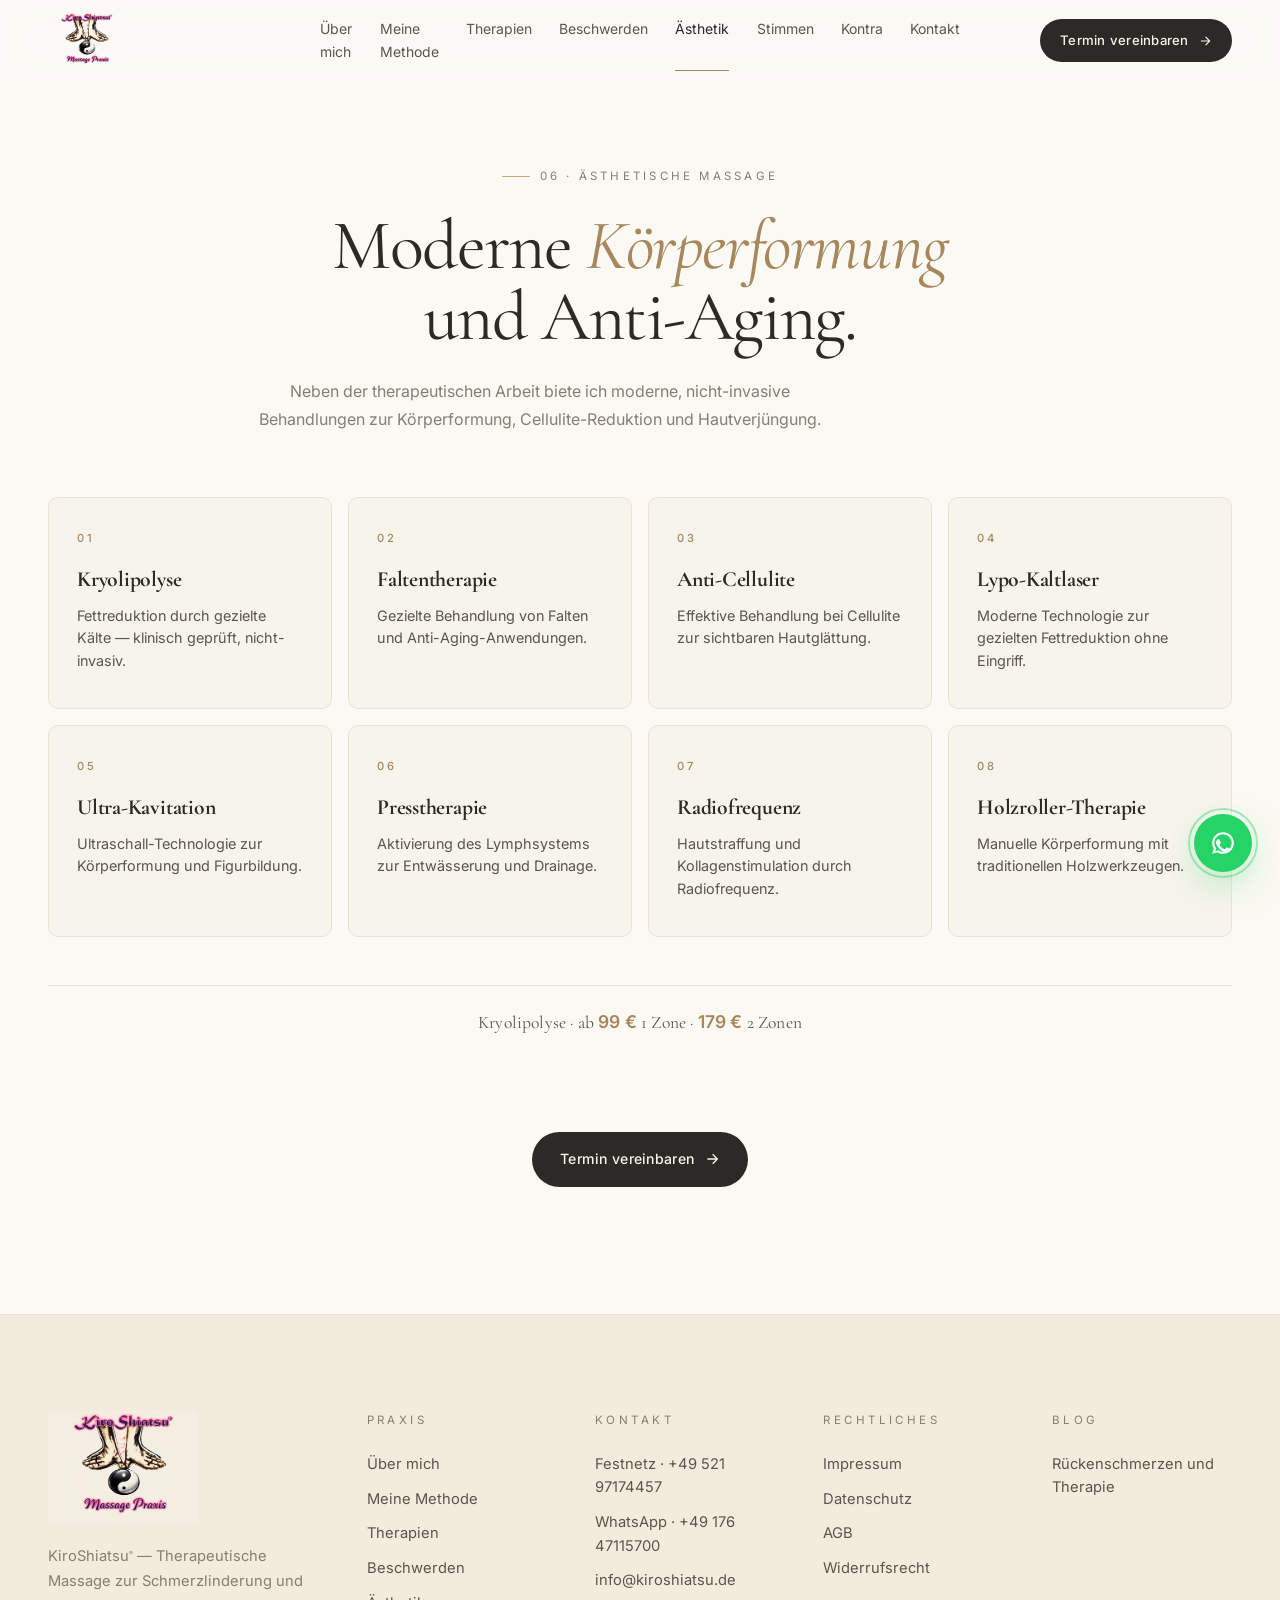
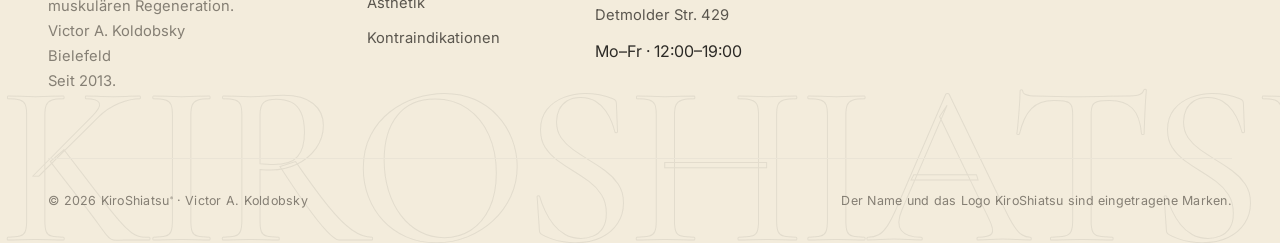
==== commit ef7b4d4e: "Methode-Seite: Inhalte von alter Jimdo-Seite übernommen, Label zu "Meine Methode" geändert Co-Author" ====
--- a/aesthetik.html
+++ b/aesthetik.html
@@ -125,7 +125,7 @@
 
             <nav class="nav-links" id="navLinks">
                 <a href="ueber-mich.html" class="nav-link">Über mich</a>
-                <a href="methode.html" class="nav-link">Methode</a>
+                <a href="methode.html" class="nav-link">Meine Methode</a>
                 <a href="therapien.html" class="nav-link">Therapien</a>
                 <a href="beschwerden.html" class="nav-link">Beschwerden</a>
                 <a href="aesthetik.html" class="nav-link active">Ästhetik</a>
@@ -152,7 +152,7 @@
     <div class="mobile-menu" id="mobileMenu">
         <nav class="mobile-menu-links">
             <a href="ueber-mich.html">Über mich</a>
-            <a href="methode.html">Methode</a>
+            <a href="methode.html">Meine Methode</a>
             <a href="therapien.html">Therapien</a>
             <a href="beschwerden.html">Beschwerden</a>
             <a href="aesthetik.html">Ästhetische Massage</a>
@@ -257,7 +257,7 @@
                 <div class="footer-col">
                     <span class="footer-label">Praxis</span>
                     <a href="ueber-mich.html">Über mich</a>
-                    <a href="methode.html">Methode</a>
+                    <a href="methode.html">Meine Methode</a>
                     <a href="therapien.html">Therapien</a>
                     <a href="beschwerden.html">Beschwerden</a>
                     <a href="aesthetik.html">Ästhetik</a>
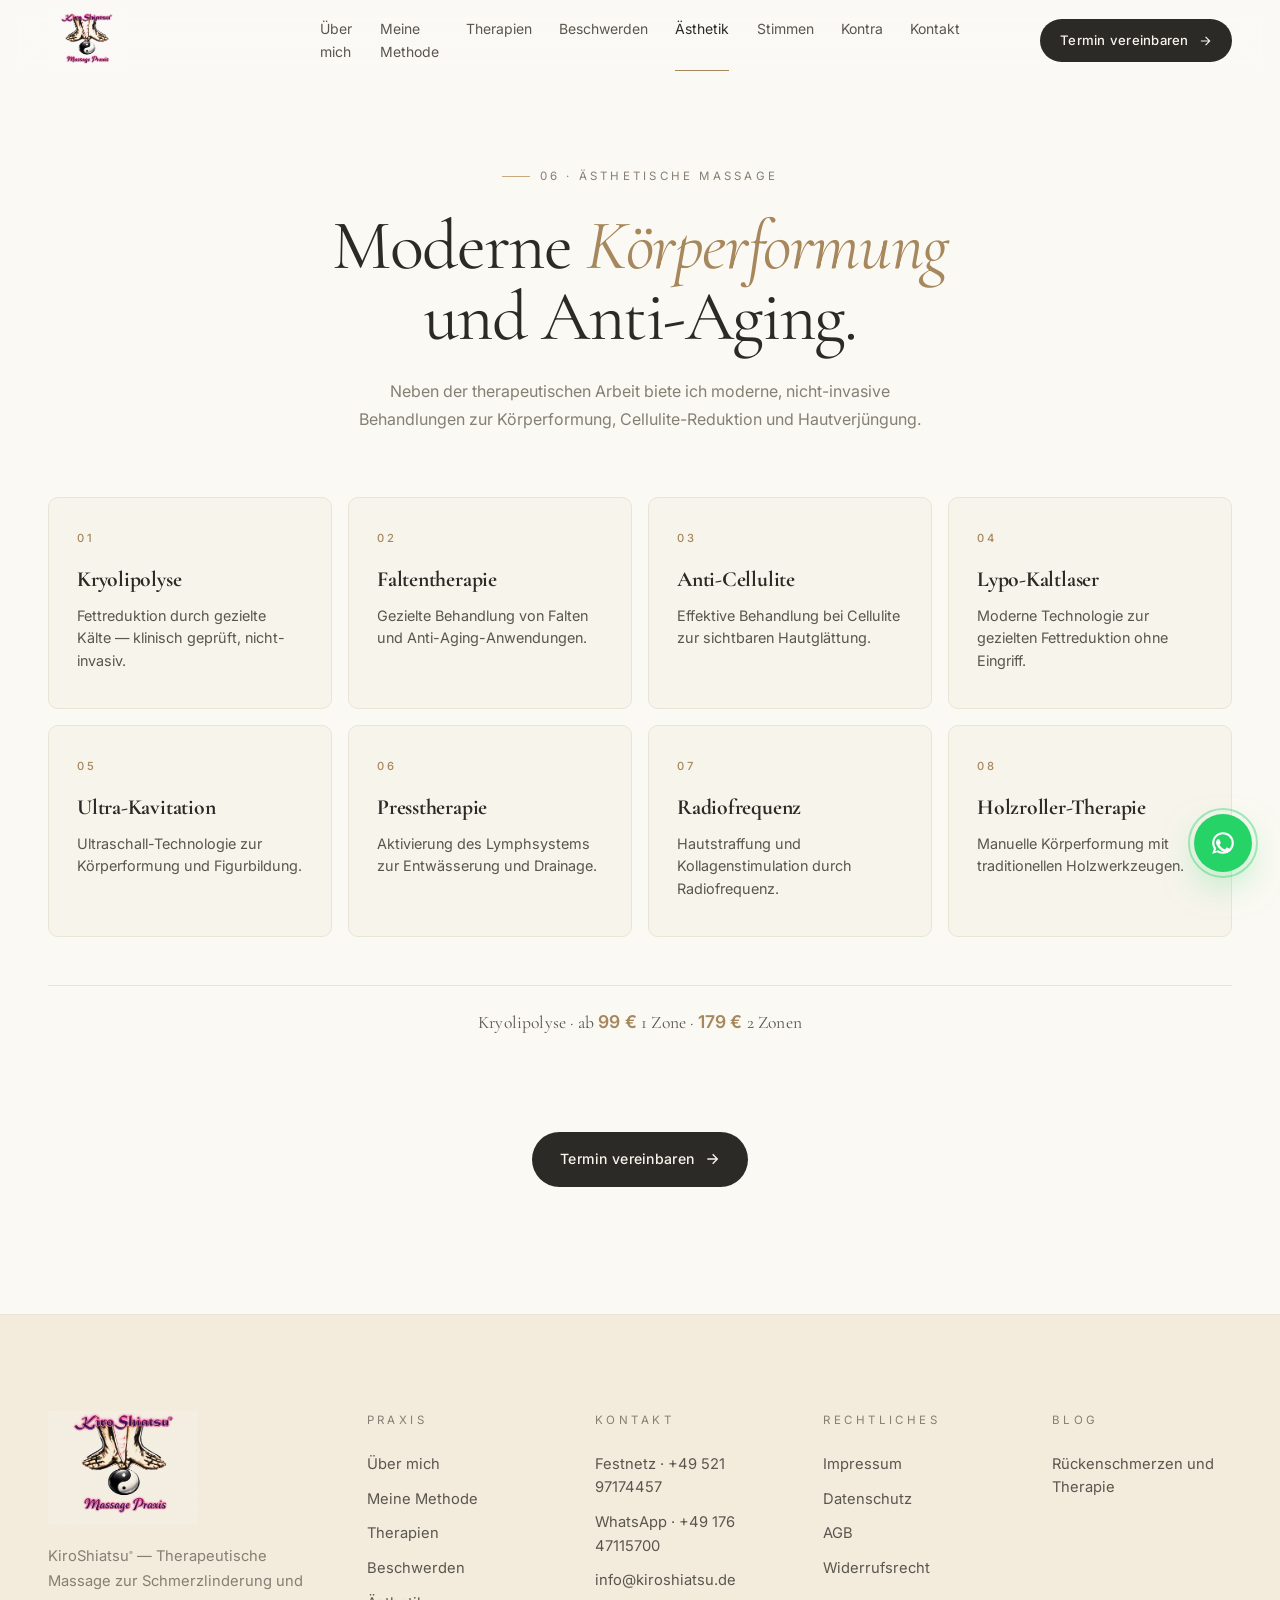
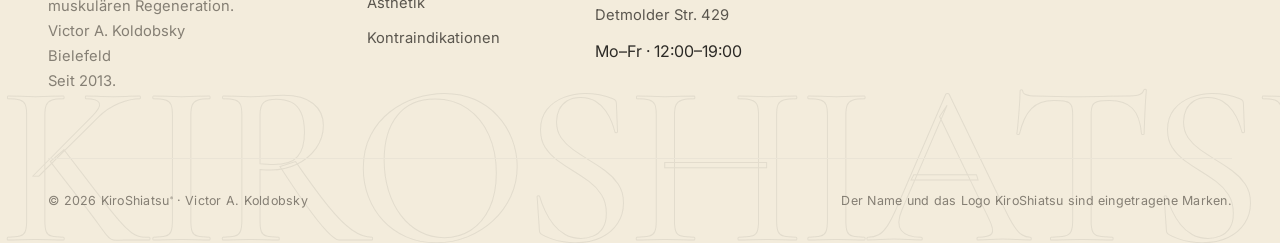
==== commit 31db2eda: "Aesthetik: Intro-Text unter Titel zentriert Co-Authored-By: Claude Opus 4.8 (1M context) <noreply@an" ====
--- a/aesthetik.html
+++ b/aesthetik.html
@@ -13,7 +13,7 @@
     <link rel="preconnect" href="https://fonts.gstatic.com" crossorigin />
     <link href="https://fonts.googleapis.com/css2?family=Cormorant+Garamond:ital,wght@0,300;0,400;0,500;0,600;1,300;1,400&family=Inter:wght@300;400;500;600;700&display=swap" rel="stylesheet" />
 
-    <link rel="stylesheet" href="style.css" />
+    <link rel="stylesheet" href="style.css?v=20260626" />
     <!-- Structured data: LocalBusiness -->
     <script type="application/ld+json">
     {
@@ -25,7 +25,7 @@
       "description": "Therapeutische Massage zur Schmerzlinderung in Bielefeld. Spezialisierte Therapien für Rücken-, Nacken- und muskuläre Beschwerden. Victor A. Koldobsky — Diplomierter Chiromasseur seit 2013.",
       "url": "https://kiroshiatsu.de",
       "telephone": "+49-521-97174457",
-      "email": "kiroshiatsu@gmail.com",
+      "email": "info@kiroshiatsu.de",
       "address": {
         "@type": "PostalAddress",
         "streetAddress": "Detmolder Str. 429",
--- a/style.css
+++ b/style.css
@@ -371,7 +371,11 @@
     max-width: var(--maxw);
     margin: 0 auto;
     padding: 0 clamp(1.25rem, 4vw, 3rem);
-}
+    text-align: center;
+}
+.hero-actions { justify-content: center; }
+.hero-stats { justify-content: center; }
+.hero-subtitle { margin-left: auto; margin-right: auto; }
 
 .hero-tagline {
     display: inline-flex; align-items: center; gap: .9rem;
@@ -395,8 +399,9 @@
 .hero-title {
     font-family: var(--f-serif);
     font-weight: 400;
-    font-size: clamp(2.4rem, 7.5vw, 7rem);
-    line-height: 1;
+    font-size: clamp(1.05rem, 4.15vw, 4.8rem);
+    white-space: nowrap;
+    line-height: 1.05;
     letter-spacing: -0.03em;
     color: var(--ink);
     margin-bottom: 2.5rem;
@@ -420,7 +425,7 @@
     font-size: clamp(1rem, 1.35vw, 1.2rem);
     line-height: 1.7;
     color: var(--ink-60);
-    max-width: 46ch;
+    max-width: 72ch;
     margin-bottom: 3rem;
     font-weight: 300;
 }
@@ -704,8 +709,13 @@
 
 .method-header {
     text-align: center;
-    max-width: 760px;
+    max-width: min(920px, 92vw);
     margin: 0 auto 5rem;
+}
+.method-header .lead {
+    max-width: 100%;
+    margin: 0 0 1.25rem;
+    text-align: left;
 }
 .method-header .eyebrow { justify-content: center; }
 .method-header .eyebrow::before { margin-right: 0; }
@@ -771,6 +781,54 @@
     max-width: 720px;
     margin-bottom: 5rem;
 }
+
+.nav-teaser .services-header {
+    text-align: center;
+    margin-left: auto;
+    margin-right: auto;
+}
+.nav-teaser .services-header .section-intro {
+    margin-left: auto;
+    margin-right: auto;
+}
+.nav-teaser .section-title {
+    white-space: nowrap;
+    font-size: clamp(1.5rem, 5vw, 3.6rem);
+}
+.distinguish-header .section-title {
+    white-space: nowrap;
+    font-size: clamp(1.4rem, 4.6vw, 3.8rem);
+}
+.services.page-top .services-header {
+    text-align: center;
+    margin-left: auto;
+    margin-right: auto;
+}
+.services.page-top .services-header .section-intro {
+    margin-left: auto;
+    margin-right: auto;
+    max-width: 80ch;
+}
+.services.page-top .section-title {
+    white-space: nowrap;
+    font-size: clamp(1.4rem, 5vw, 4rem);
+}
+@media (min-width: 1101px) {
+    .services-grid [data-therapy="ohrakupunktur"] { grid-column: 2; }
+}
+.services.page-top { padding-bottom: clamp(2rem, 4vw, 3.5rem); }
+.rezept { padding-top: clamp(2rem, 4vw, 3.5rem); }
+.beschwerden-header {
+    text-align: center;
+    margin: 0 auto clamp(2rem, 4vw, 3rem);
+}
+.beschwerden-header .eyebrow { justify-content: center; }
+.beschwerden-header .section-title {
+    white-space: nowrap;
+    font-size: clamp(1.4rem, 6vw, 5rem);
+    margin-bottom: 0;
+}
+.beschwerden .grid-split { align-items: start; }
 
 .services-grid {
     display: grid;
@@ -1490,6 +1548,8 @@
     width: 100%; height: 100%;
     object-fit: cover;
     object-position: center 20%;
+    transform: scale(0.84);
+    transform-origin: center 35%;
     z-index: 0;
     filter: saturate(.92) contrast(1.02);
     transition: filter var(--t-slow) var(--ease);
@@ -1605,6 +1665,10 @@
     text-align: center;
     max-width: 780px;
     margin: 0 auto 4rem;
+}
+.aesthetik-header .section-intro {
+    margin-left: auto;
+    margin-right: auto;
 }
 
 .aesthetik-grid {
@@ -2223,8 +2287,8 @@
    JOURNEY (Argentina -> Lanzarote -> Bielefeld)
    ========================================================= */
 .journey {
-    margin-top: clamp(4rem, 8vw, 7rem);
-    padding-top: clamp(3rem, 6vw, 5rem);
+    margin-top: clamp(2rem, 4vw, 3.5rem);
+    padding-top: clamp(2rem, 4vw, 3.5rem);
     border-top: 1px solid var(--line);
 }
 .journey-header {
@@ -2687,9 +2751,22 @@
 
 /* Methode-Hero: Untertitel-Zeile immer einzeilig */
 .method-hero-sub {
+    display: block;
+    text-align: center;
+    white-space: normal;
+    font-size: clamp(1.35rem, 2.6vw, 2rem);
+    margin-top: 1.4rem;
+}
+.method-hero-sub .dash {
+    font-size: 0.5em;
+    vertical-align: 0.14em;
+    margin: 0 0.15em;
+}
+
+.method-hero-line1 {
     display: inline-block;
     white-space: nowrap;
-    font-size: clamp(1.15rem, 4vw, 2.6rem);
+    font-size: clamp(1.6rem, 6vw, 4.2rem);
 }
 
 /* Registered-trademark mark — kept small and raised everywhere */
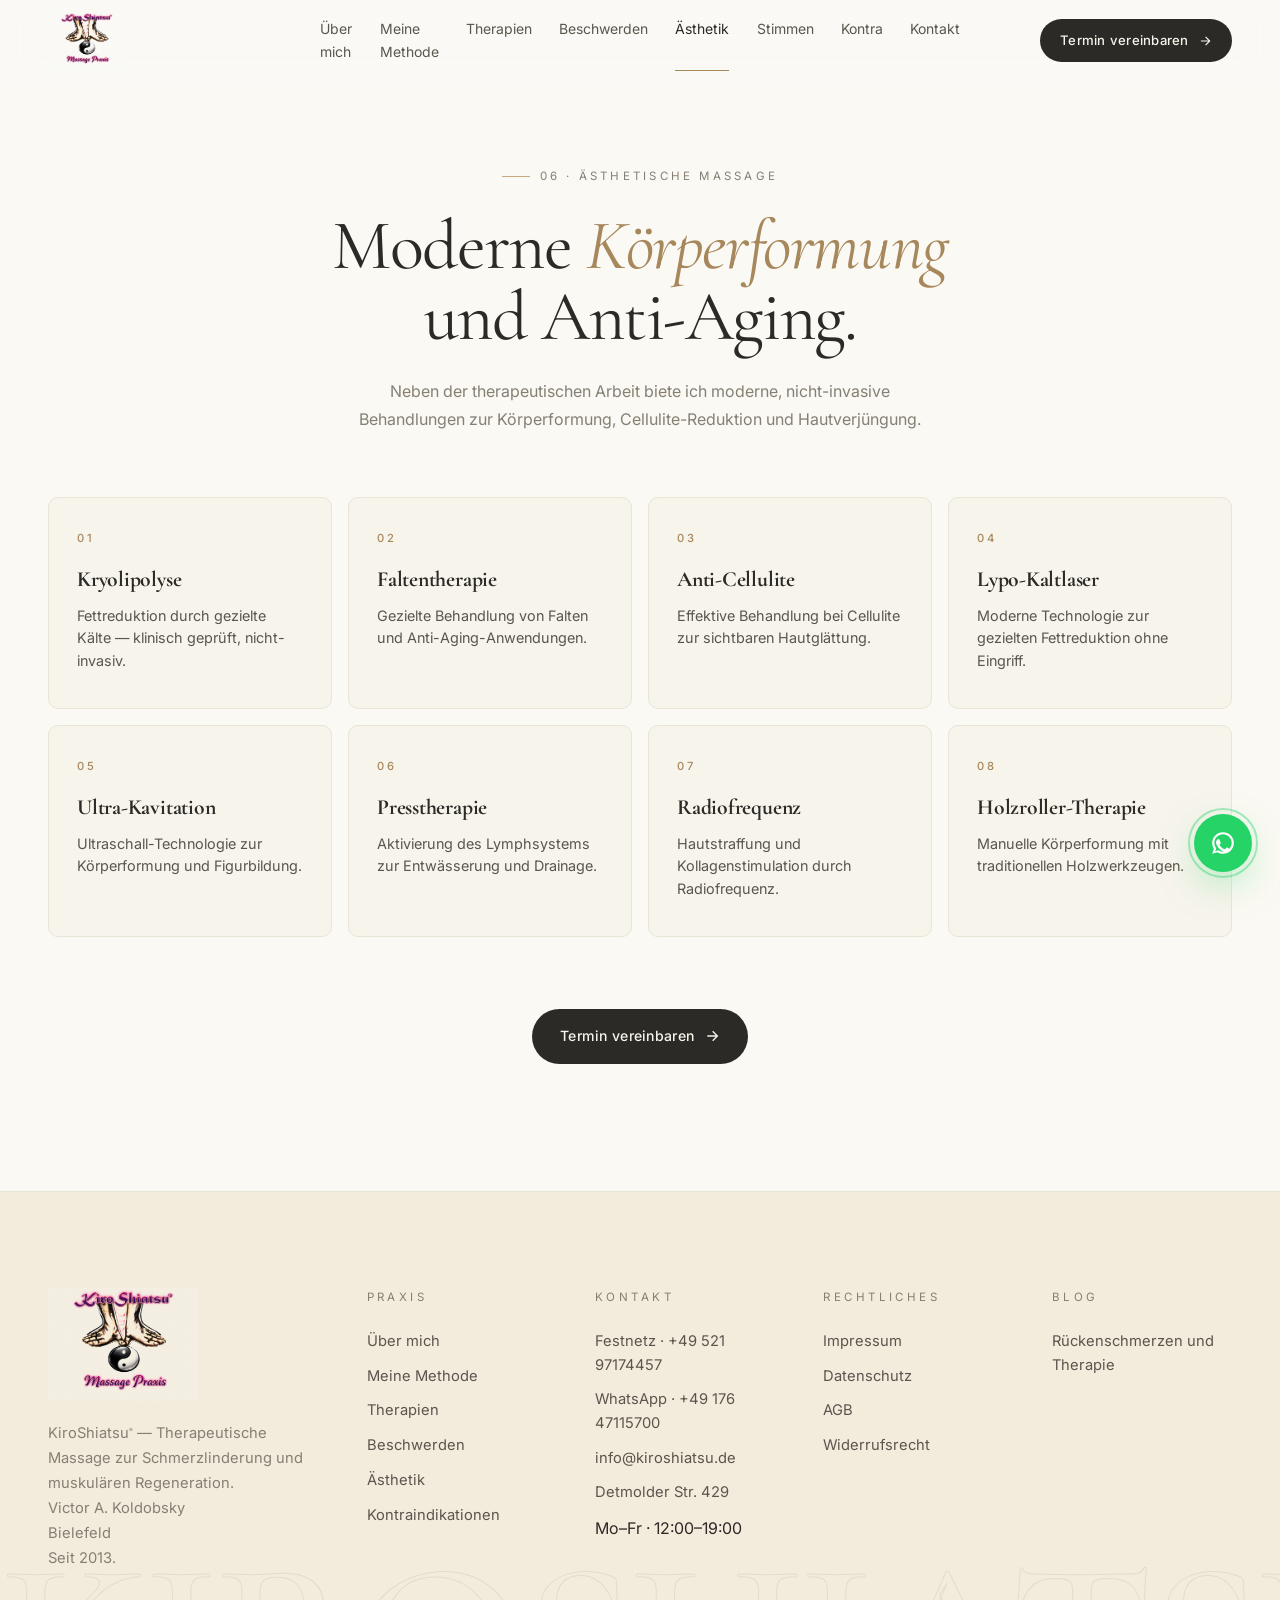
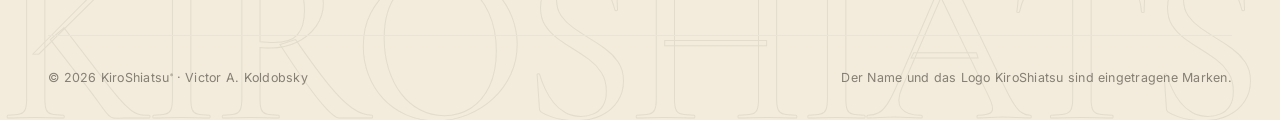
==== commit c4c1e073: "Aesthetik: Preiszeile Kryolipolyse entfernt Co-Authored-By: Claude Opus 4.8 (1M context) <noreply@an" ====
--- a/aesthetik.html
+++ b/aesthetik.html
@@ -227,10 +227,6 @@
                     </article>
                 </div>
 
-                <div class="aesthetik-price reveal">
-                    <span>Kryolipolyse · ab <strong>99 €</strong> 1 Zone · <strong>179 €</strong> 2 Zonen</span>
-                </div>
-
                 <div class="page-cta reveal">
                     <a href="kontakt.html" class="btn btn-primary" data-magnetic>
                         <span>Termin vereinbaren</span>
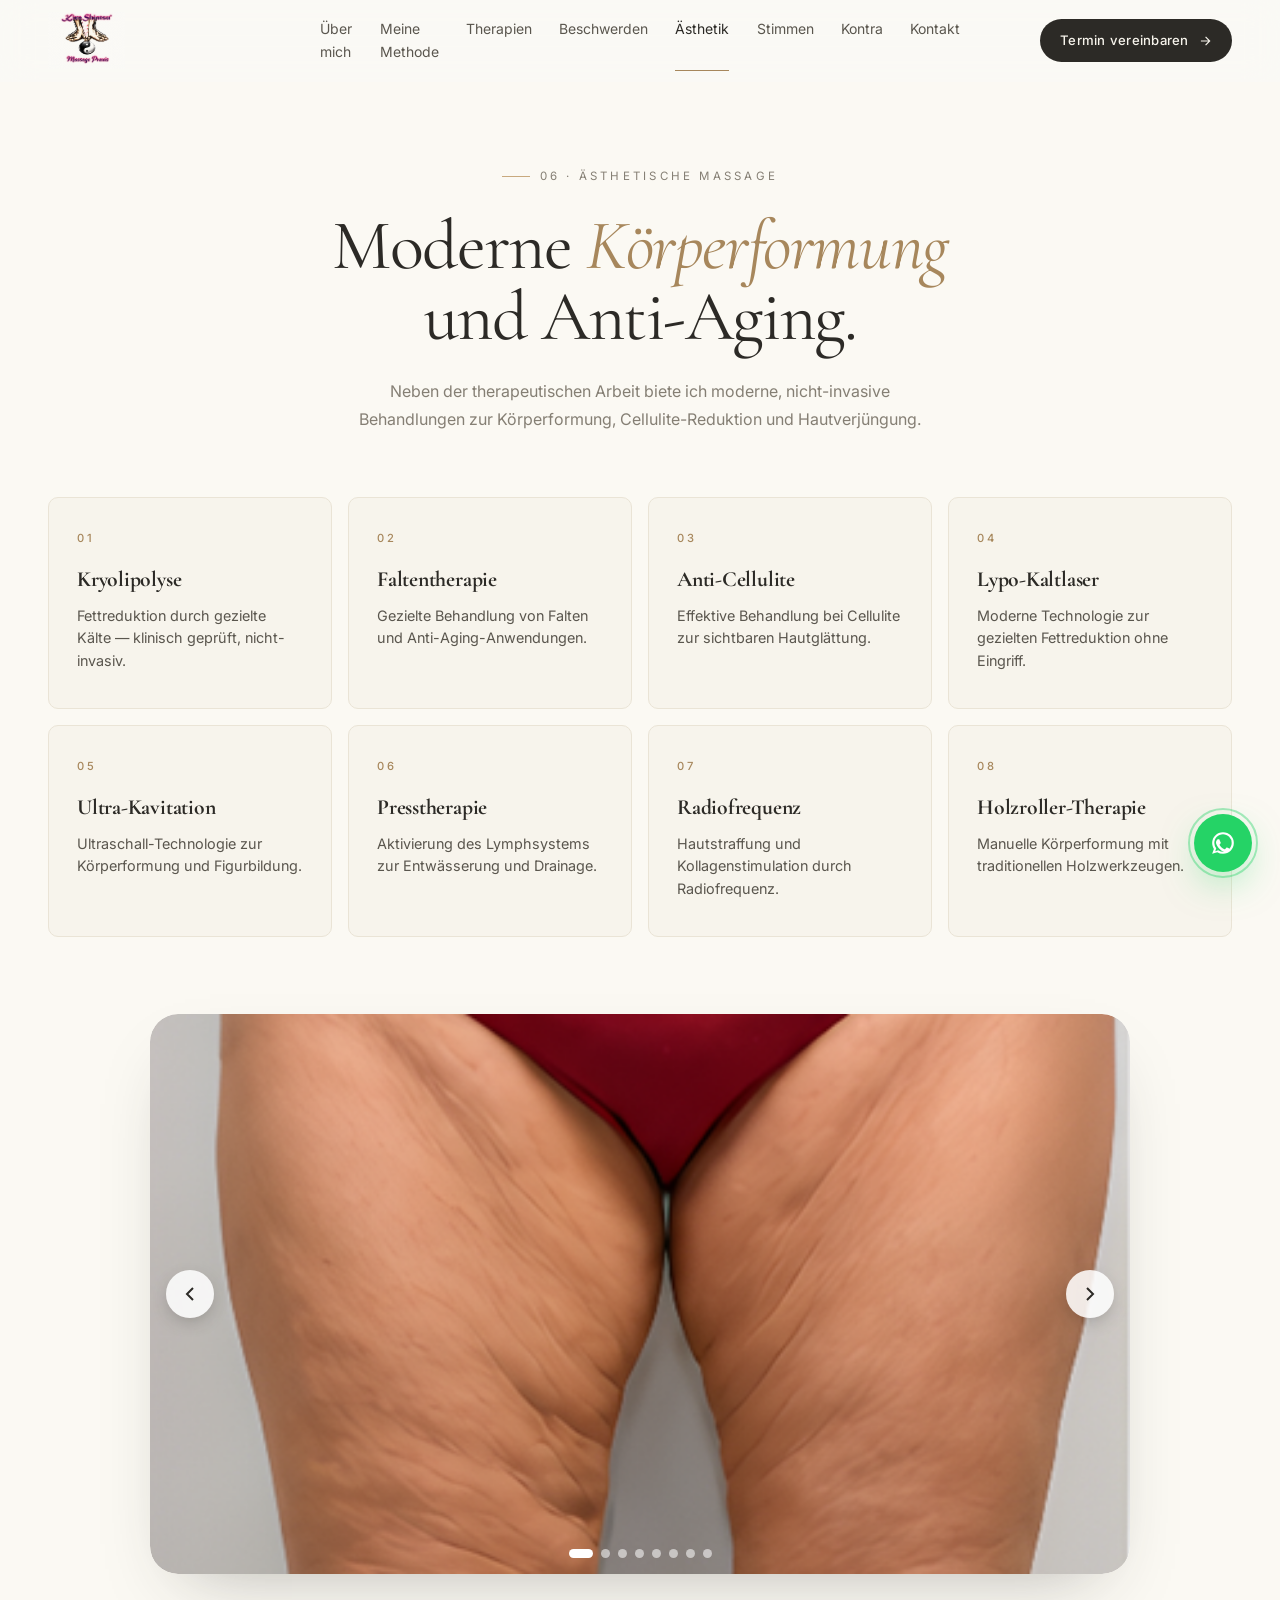
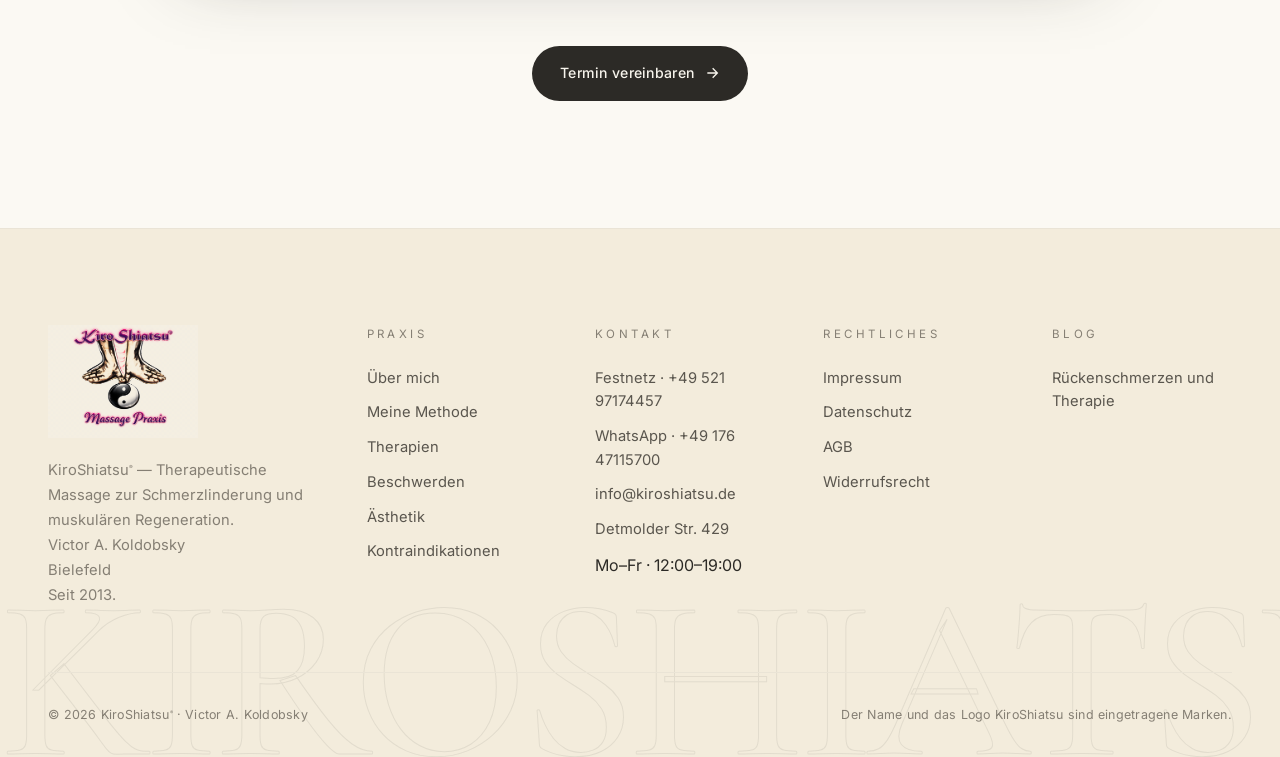
==== commit 0a2fa6bd: "Aesthetik: Foto-Karussell mit Autoplay, Pfeilen und Punkten hinzugefuegt Co-Authored-By: Claude Opus" ====
--- a/aesthetik.html
+++ b/aesthetik.html
@@ -227,6 +227,28 @@
                     </article>
                 </div>
 
+                <div class="aesthetik-gallery reveal" aria-label="Bildergalerie Ästhetik">
+                    <div class="gallery-viewport">
+                        <div class="gallery-track">
+                            <div class="gallery-slide"><img src="images/aesthetik/carrusel/imagen1.png" alt="Ästhetische Behandlung 1" loading="lazy" /></div>
+                            <div class="gallery-slide"><img src="images/aesthetik/carrusel/imagen2.png" alt="Ästhetische Behandlung 2" loading="lazy" /></div>
+                            <div class="gallery-slide"><img src="images/aesthetik/carrusel/imagen3.png" alt="Ästhetische Behandlung 3" loading="lazy" /></div>
+                            <div class="gallery-slide"><img src="images/aesthetik/carrusel/imagen4.png" alt="Ästhetische Behandlung 4" loading="lazy" /></div>
+                            <div class="gallery-slide"><img src="images/aesthetik/carrusel/imagen5.png" alt="Ästhetische Behandlung 5" loading="lazy" /></div>
+                            <div class="gallery-slide"><img src="images/aesthetik/carrusel/imagen6.png" alt="Ästhetische Behandlung 6" loading="lazy" /></div>
+                            <div class="gallery-slide"><img src="images/aesthetik/carrusel/imagen7.png" alt="Ästhetische Behandlung 7" loading="lazy" /></div>
+                            <div class="gallery-slide"><img src="images/aesthetik/carrusel/imagen8.png" alt="Ästhetische Behandlung 8" loading="lazy" /></div>
+                        </div>
+                    </div>
+                    <button class="gallery-arrow gallery-prev" type="button" aria-label="Vorheriges Bild">
+                        <svg width="24" height="24" viewBox="0 0 24 24" fill="none" stroke="currentColor" stroke-width="2"><path d="M15 18l-6-6 6-6"/></svg>
+                    </button>
+                    <button class="gallery-arrow gallery-next" type="button" aria-label="Nächstes Bild">
+                        <svg width="24" height="24" viewBox="0 0 24 24" fill="none" stroke="currentColor" stroke-width="2"><path d="M9 18l6-6-6-6"/></svg>
+                    </button>
+                    <div class="gallery-dots" aria-hidden="true"></div>
+                </div>
+
                 <div class="page-cta reveal">
                     <a href="kontakt.html" class="btn btn-primary" data-magnetic>
                         <span>Termin vereinbaren</span>
@@ -301,5 +323,37 @@
     </a>
 
     <script src="script.js"></script>
+    <script>
+    (function(){
+        var g = document.querySelector('.aesthetik-gallery');
+        if(!g) return;
+        var track = g.querySelector('.gallery-track');
+        var slides = g.querySelectorAll('.gallery-slide');
+        var dotsWrap = g.querySelector('.gallery-dots');
+        var i = 0, n = slides.length, timer;
+        if(n <= 1) return;
+        for(var d = 0; d < n; d++){
+            var b = document.createElement('button');
+            b.className = 'gallery-dot' + (d === 0 ? ' active' : '');
+            b.type = 'button';
+            b.setAttribute('aria-label', 'Bild ' + (d + 1));
+            (function(idx){ b.addEventListener('click', function(){ go(idx); reset(); }); })(d);
+            dotsWrap.appendChild(b);
+        }
+        var dots = dotsWrap.querySelectorAll('.gallery-dot');
+        function go(idx){
+            i = (idx + n) % n;
+            track.style.transform = 'translateX(' + (-i * 100) + '%)';
+            for(var k = 0; k < n; k++){ dots[k].classList.toggle('active', k === i); }
+        }
+        function start(){ timer = setInterval(function(){ go(i + 1); }, 4500); }
+        function reset(){ clearInterval(timer); start(); }
+        g.querySelector('.gallery-prev').addEventListener('click', function(){ go(i - 1); reset(); });
+        g.querySelector('.gallery-next').addEventListener('click', function(){ go(i + 1); reset(); });
+        g.addEventListener('mouseenter', function(){ clearInterval(timer); });
+        g.addEventListener('mouseleave', start);
+        start();
+    })();
+    </script>
 </body>
 </html>
--- a/style.css
+++ b/style.css
@@ -1671,6 +1671,67 @@
     margin-right: auto;
 }
 
+/* Ästhetik-Galerie / Karussell */
+.aesthetik-gallery {
+    position: relative;
+    max-width: 980px;
+    margin: clamp(3rem, 6vw, 5rem) auto 0;
+    border-radius: var(--r-xl);
+    overflow: hidden;
+    box-shadow: 0 30px 70px -35px rgba(44,42,38,.35);
+}
+.gallery-viewport { overflow: hidden; border-radius: var(--r-xl); }
+.gallery-track {
+    display: flex;
+    transition: transform .7s cubic-bezier(.4,0,.2,1);
+    will-change: transform;
+}
+.gallery-slide { min-width: 100%; }
+.gallery-slide img {
+    display: block;
+    width: 100%;
+    height: clamp(280px, 46vw, 560px);
+    object-fit: cover;
+}
+.gallery-arrow {
+    position: absolute;
+    top: 50%;
+    transform: translateY(-50%);
+    width: 48px; height: 48px;
+    border-radius: 50%;
+    background: rgba(255,255,255,.85);
+    color: var(--ink);
+    border: none;
+    cursor: pointer;
+    display: grid; place-items: center;
+    box-shadow: 0 6px 20px -6px rgba(0,0,0,.3);
+    transition: background .3s var(--ease), transform .3s var(--ease);
+    z-index: 2;
+}
+.gallery-arrow:hover { background: #fff; transform: translateY(-50%) scale(1.06); }
+.gallery-prev { left: 1rem; }
+.gallery-next { right: 1rem; }
+.gallery-dots {
+    position: absolute;
+    bottom: 1rem; left: 0; right: 0;
+    display: flex; gap: .5rem;
+    justify-content: center;
+    z-index: 2;
+}
+.gallery-dot {
+    width: 9px; height: 9px;
+    border-radius: 50%;
+    background: rgba(255,255,255,.55);
+    border: none; cursor: pointer; padding: 0;
+    transition: all .3s var(--ease);
+}
+.gallery-dot.active { background: #fff; width: 24px; border-radius: 5px; }
+@media (max-width: 640px) {
+    .gallery-arrow { width: 40px; height: 40px; }
+    .gallery-prev { left: .6rem; }
+    .gallery-next { right: .6rem; }
+}
+
 .aesthetik-grid {
     display: grid;
     grid-template-columns: repeat(auto-fit, minmax(240px, 1fr));
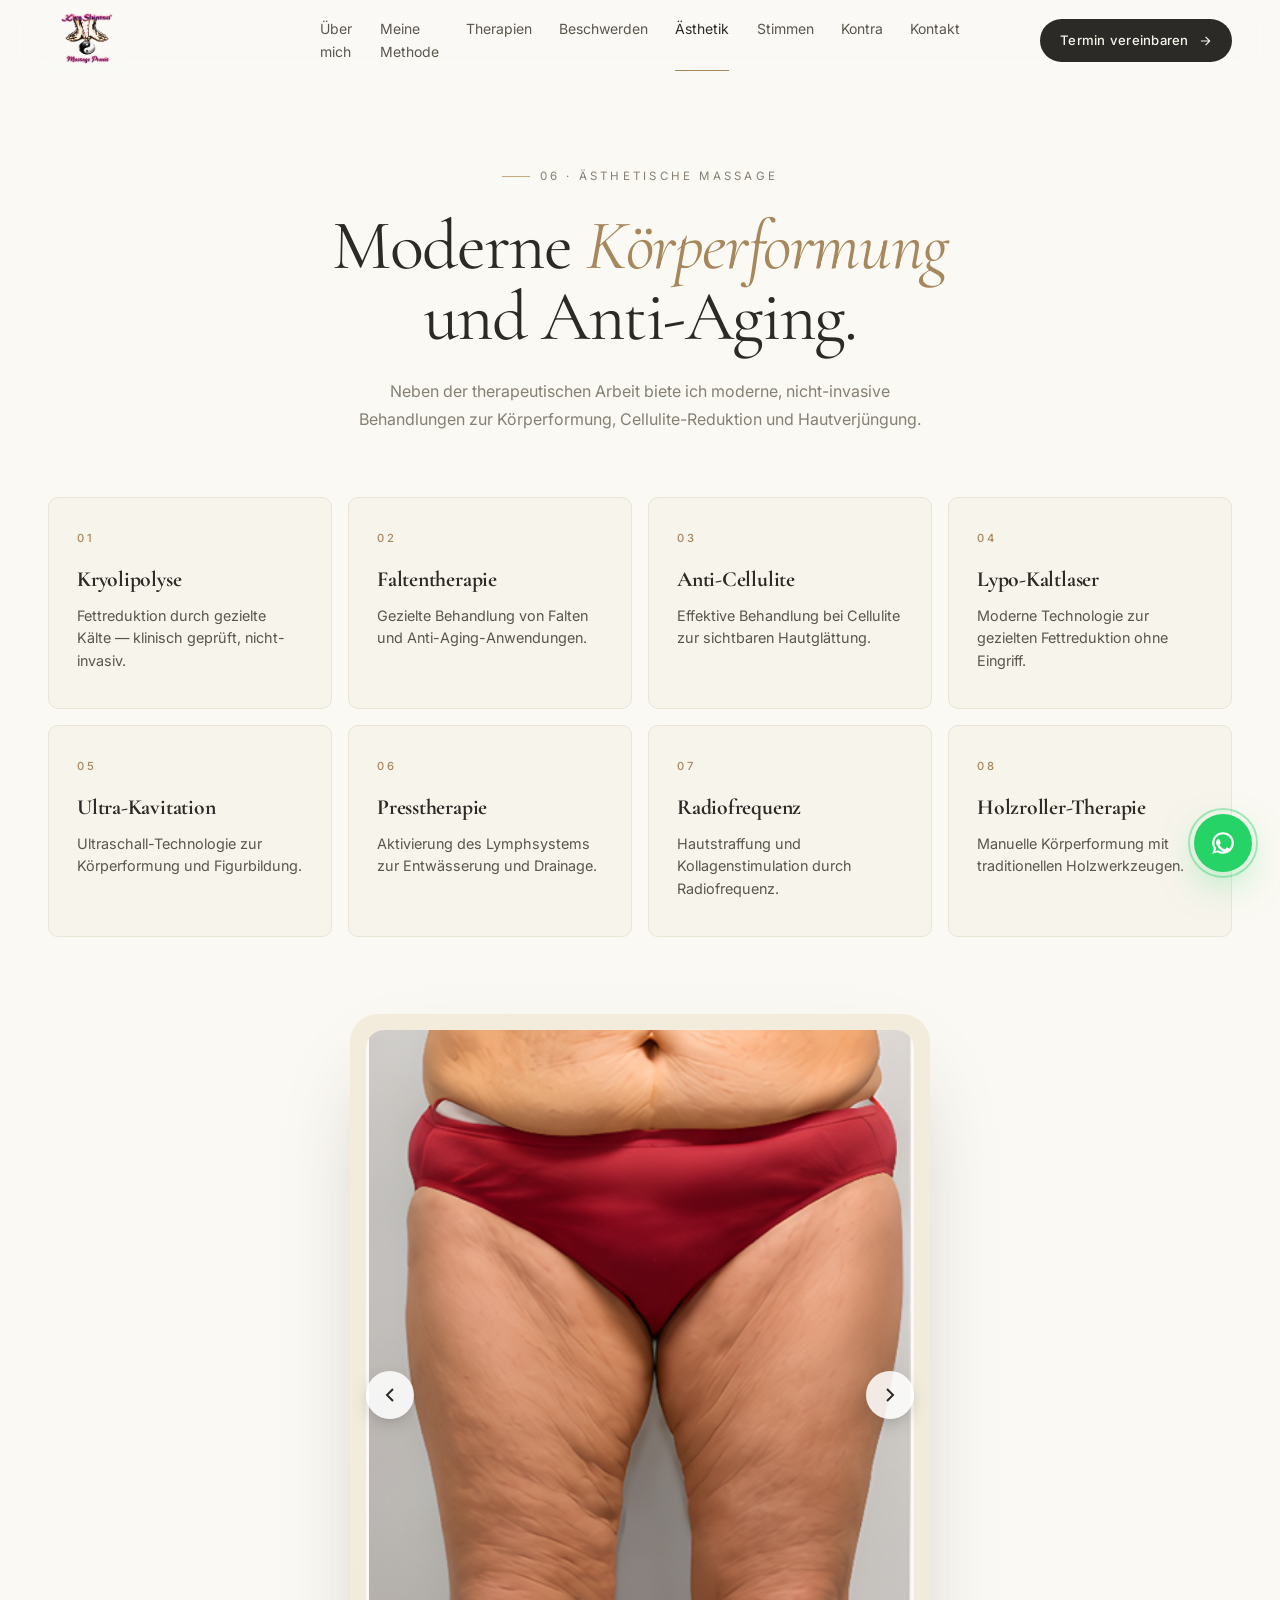
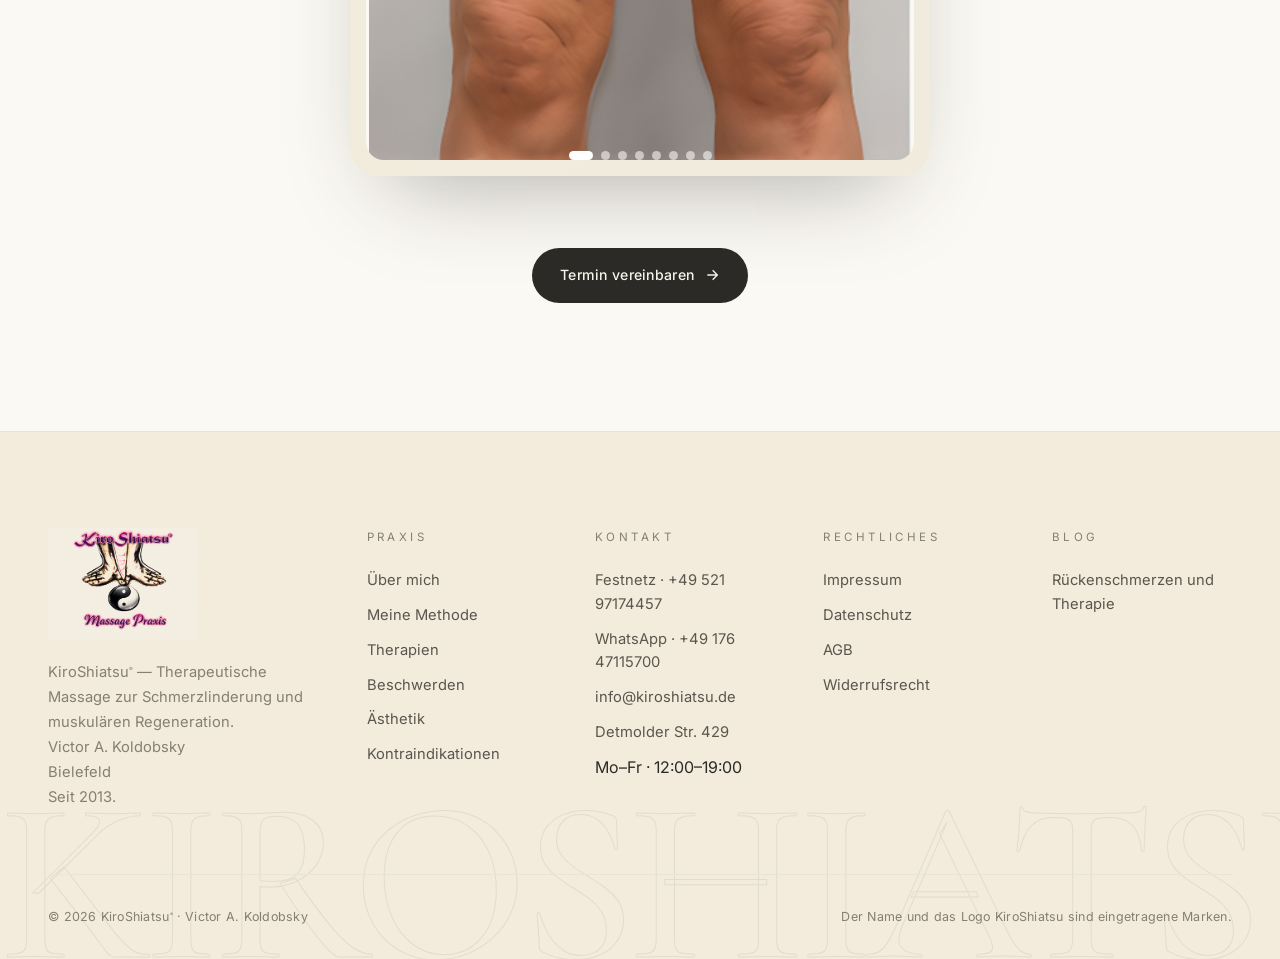
==== commit d7345334: "Aesthetik: Karussell groesser, Bilder vollstaendig (3:4), langsameres Autoplay; neue Bilder Co-Autho" ====
--- a/aesthetik.html
+++ b/aesthetik.html
@@ -13,7 +13,7 @@
     <link rel="preconnect" href="https://fonts.gstatic.com" crossorigin />
     <link href="https://fonts.googleapis.com/css2?family=Cormorant+Garamond:ital,wght@0,300;0,400;0,500;0,600;1,300;1,400&family=Inter:wght@300;400;500;600;700&display=swap" rel="stylesheet" />
 
-    <link rel="stylesheet" href="style.css?v=20260626" />
+    <link rel="stylesheet" href="style.css?v=20260626-3" />
     <!-- Structured data: LocalBusiness -->
     <script type="application/ld+json">
     {
@@ -346,7 +346,7 @@
             track.style.transform = 'translateX(' + (-i * 100) + '%)';
             for(var k = 0; k < n; k++){ dots[k].classList.toggle('active', k === i); }
         }
-        function start(){ timer = setInterval(function(){ go(i + 1); }, 4500); }
+        function start(){ timer = setInterval(function(){ go(i + 1); }, 6500); }
         function reset(){ clearInterval(timer); start(); }
         g.querySelector('.gallery-prev').addEventListener('click', function(){ go(i - 1); reset(); });
         g.querySelector('.gallery-next').addEventListener('click', function(){ go(i + 1); reset(); });
--- a/style.css
+++ b/style.css
@@ -1674,24 +1674,30 @@
 /* Ästhetik-Galerie / Karussell */
 .aesthetik-gallery {
     position: relative;
-    max-width: 980px;
+    max-width: 580px;
     margin: clamp(3rem, 6vw, 5rem) auto 0;
+    padding: clamp(.6rem, 1.5vw, 1rem);
     border-radius: var(--r-xl);
+    background: linear-gradient(150deg, var(--cream), var(--bg-alt));
+    box-shadow: 0 40px 90px -40px rgba(44,42,38,.4);
+}
+.gallery-viewport {
     overflow: hidden;
-    box-shadow: 0 30px 70px -35px rgba(44,42,38,.35);
-}
-.gallery-viewport { overflow: hidden; border-radius: var(--r-xl); }
+    border-radius: var(--r-lg);
+}
 .gallery-track {
     display: flex;
-    transition: transform .7s cubic-bezier(.4,0,.2,1);
+    transition: transform 1.1s cubic-bezier(.45,0,.15,1);
     will-change: transform;
 }
 .gallery-slide { min-width: 100%; }
 .gallery-slide img {
     display: block;
     width: 100%;
-    height: clamp(280px, 46vw, 560px);
-    object-fit: cover;
+    aspect-ratio: 3 / 4;
+    object-fit: contain;
+    background: var(--bg-soft);
+    border-radius: var(--r-lg);
 }
 .gallery-arrow {
     position: absolute;
